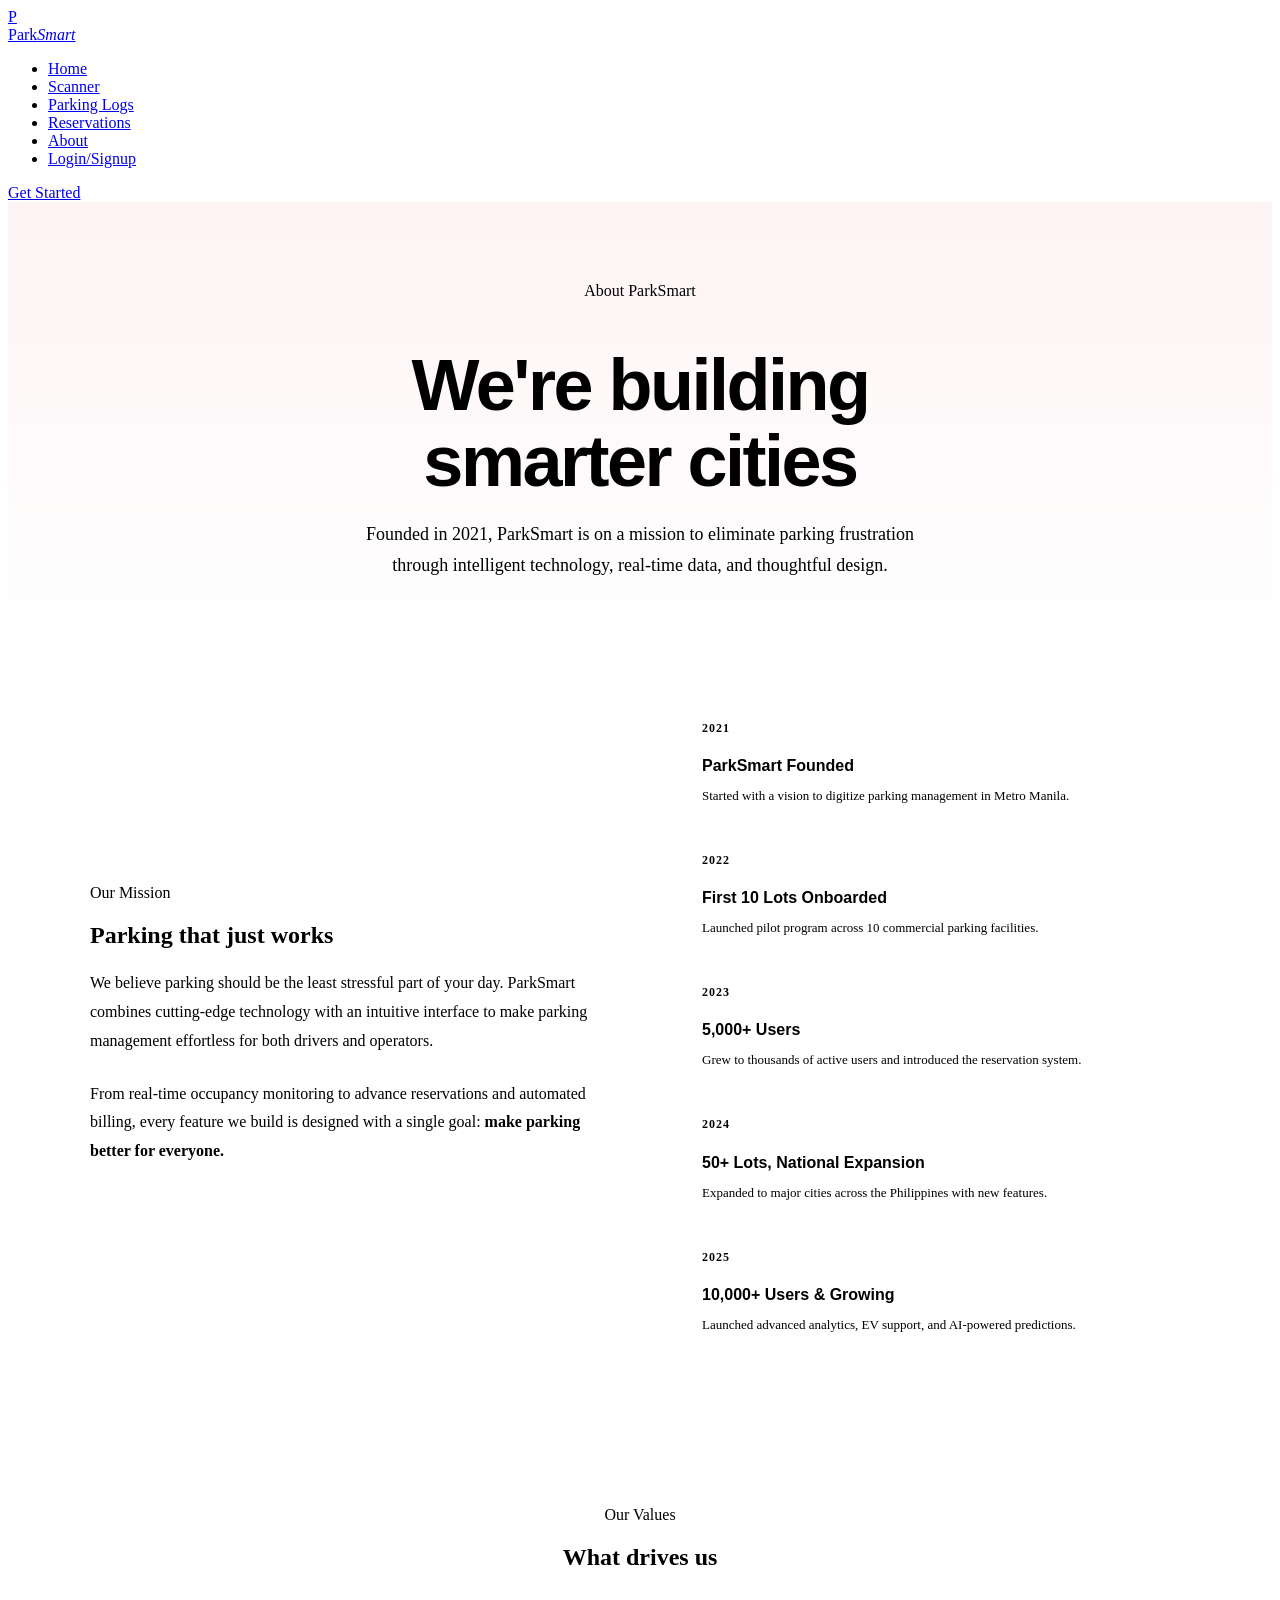
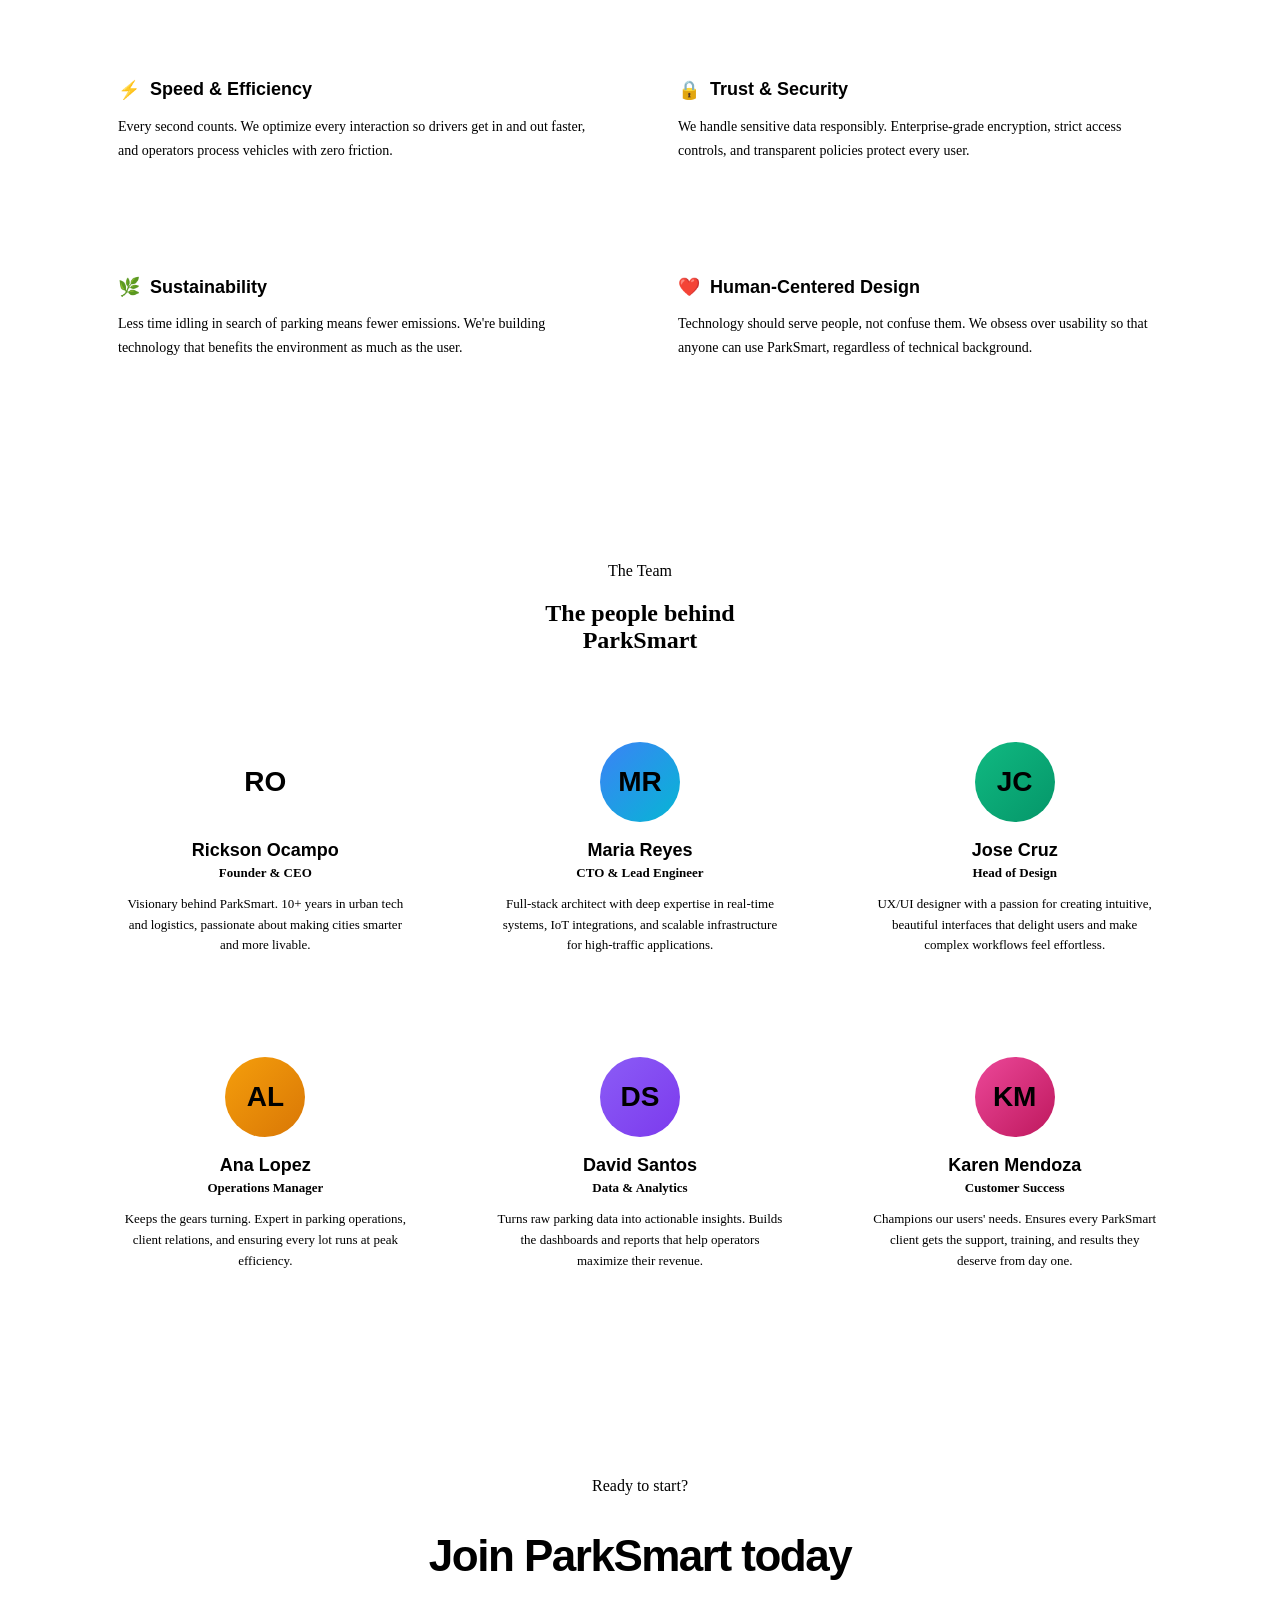
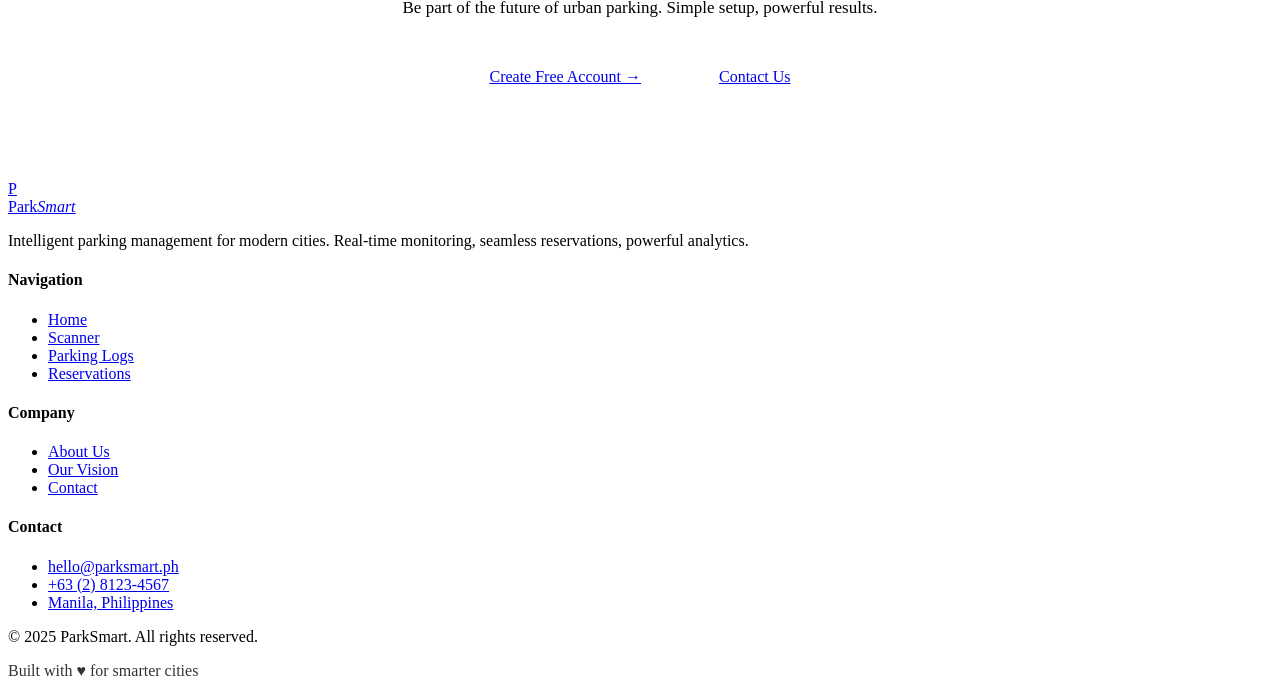
==== About.html @ ff28bb13 "Add files via upload" ====
<!DOCTYPE html>
<html lang="en">
<head>
  <meta charset="UTF-8"/>
  <meta name="viewport" content="width=device-width, initial-scale=1.0"/>
  <title>About — ParkSmart</title>
  <link rel="stylesheet" href="styles.css"/>
  <style>
    .about-inner { max-width: 1100px; margin: 0 auto; }

    .about-hero {
      text-align: center;
      padding: 80px 40px 60px;
      background: linear-gradient(180deg, rgba(230,57,70,0.06) 0%, transparent 100%);
      border-bottom: 1px solid var(--border);
    }

    .about-hero h1 {
      font-family: 'Syne', sans-serif;
      font-size: clamp(40px, 6vw, 72px);
      font-weight: 800;
      letter-spacing: -2.5px;
      margin-bottom: 20px;
      line-height: 1.05;
    }

    .about-hero p {
      font-size: 18px;
      color: var(--gray2);
      max-width: 600px;
      margin: 0 auto;
      line-height: 1.7;
    }

    .about-section { padding: 80px 40px; }

    .team-grid {
      display: grid;
      grid-template-columns: repeat(3, 1fr);
      gap: 24px;
    }

    .team-card {
      background: var(--card-bg);
      border: 1px solid var(--border);
      border-radius: 16px;
      padding: 32px;
      text-align: center;
      transition: all 0.3s;
    }

    .team-card:hover {
      border-color: rgba(230,57,70,0.3);
      transform: translateY(-4px);
    }

    .team-avatar {
      width: 80px; height: 80px;
      border-radius: 50%;
      background: linear-gradient(135deg, var(--red), var(--accent));
      margin: 0 auto 16px;
      display: flex; align-items: center; justify-content: center;
      font-family: 'Syne', sans-serif;
      font-size: 28px;
      font-weight: 800;
    }

    .team-card h3 {
      font-family: 'Syne', sans-serif;
      font-size: 18px;
      font-weight: 700;
      margin-bottom: 4px;
    }

    .team-card .role {
      font-size: 13px;
      color: var(--red);
      font-weight: 600;
      margin-bottom: 12px;
    }

    .team-card p {
      font-size: 13px;
      color: var(--gray2);
      line-height: 1.6;
    }

    .values-grid {
      display: grid;
      grid-template-columns: repeat(2, 1fr);
      gap: 20px;
    }

    .value-card {
      background: rgba(255,255,255,0.02);
      border: 1px solid var(--border);
      border-radius: 14px;
      padding: 28px;
    }

    .value-card h4 {
      font-family: 'Syne', sans-serif;
      font-size: 18px;
      font-weight: 700;
      margin-bottom: 8px;
      display: flex;
      align-items: center;
      gap: 10px;
    }

    .value-card p {
      color: var(--gray2);
      font-size: 14px;
      line-height: 1.7;
    }

    .timeline {
      position: relative;
      padding-left: 32px;
      display: flex;
      flex-direction: column;
      gap: 36px;
    }

    .timeline::before {
      content: '';
      position: absolute;
      left: 8px; top: 8px; bottom: 8px;
      width: 2px;
      background: var(--border);
    }

    .tl-item {
      position: relative;
    }

    .tl-item::before {
      content: '';
      position: absolute;
      left: -28px; top: 6px;
      width: 10px; height: 10px;
      border-radius: 50%;
      background: var(--red);
      border: 2px solid var(--darker);
    }

    .tl-item .year {
      font-size: 12px;
      color: var(--red);
      font-weight: 700;
      text-transform: uppercase;
      letter-spacing: 1px;
      margin-bottom: 6px;
    }

    .tl-item h4 {
      font-family: 'Syne', sans-serif;
      font-size: 16px;
      font-weight: 700;
      margin-bottom: 4px;
    }

    .tl-item p {
      font-size: 13px;
      color: var(--gray2);
    }

    .about-cta {
      background: var(--darker);
      border-top: 1px solid var(--border);
      border-bottom: 1px solid var(--border);
      text-align: center;
      padding: 80px 40px;
    }

    .about-cta h2 {
      font-family: 'Syne', sans-serif;
      font-size: clamp(28px, 4vw, 44px);
      font-weight: 800;
      letter-spacing: -1.5px;
      margin-bottom: 16px;
    }

    .about-cta p {
      color: var(--gray2);
      font-size: 17px;
      margin-bottom: 36px;
    }

    @media (max-width: 900px) {
      .team-grid { grid-template-columns: 1fr; }
      .values-grid { grid-template-columns: 1fr; }
      .about-section { padding: 60px 20px; }
      .about-hero { padding: 60px 20px 40px; }
    }
  </style>
</head>
<body>
<nav>
  <a href="index.html" class="nav-logo">
    <div class="logo-box">P</div>
    <span>Park<em>Smart</em></span>
  </a>
  <ul class="nav-links">
    <li><a href="index.html">Home</a></li>
    <li><a href="scanner.html">Scanner</a></li>
    <li><a href="parking-logs.html">Parking Logs</a></li>
    <li><a href="reservations.html">Reservations</a></li>
    <li><a href="about.html" class="active">About</a></li>
    <li><a href="login.html">Login/Signup</a></li>
  </ul>
  <div class="nav-cta">
    <a href="login.html" class="btn-primary">Get Started</a>
    <div class="hamburger"><span></span><span></span><span></span></div>
  </div>
</nav>

<div class="page-wrapper" style="padding-top:var(--nav-height)">

  <!-- Hero -->
  <div class="about-hero">
    <div class="section-label" style="margin-bottom:24px">About ParkSmart</div>
    <h1>We're building<br><span style="color:var(--red)">smarter cities</span></h1>
    <p>Founded in 2021, ParkSmart is on a mission to eliminate parking frustration through intelligent technology, real-time data, and thoughtful design.</p>
  </div>

  <!-- Mission -->
  <section class="about-section" style="background:var(--dark)">
    <div class="about-inner">
      <div style="display:grid;grid-template-columns:1fr 1fr;gap:60px;align-items:center" data-reveal>
        <div>
          <div class="section-label">Our Mission</div>
          <h2 class="section-title">Parking that just works</h2>
          <p style="color:var(--gray2);font-size:16px;line-height:1.8;margin-bottom:24px">
            We believe parking should be the least stressful part of your day. ParkSmart combines cutting-edge technology with an intuitive interface to make parking management effortless for both drivers and operators.
          </p>
          <p style="color:var(--gray2);font-size:16px;line-height:1.8">
            From real-time occupancy monitoring to advance reservations and automated billing, every feature we build is designed with a single goal: <strong style="color:var(--white)">make parking better for everyone.</strong>
          </p>
        </div>
        <div data-reveal>
          <div class="timeline">
            <div class="tl-item">
              <div class="year">2021</div>
              <h4>ParkSmart Founded</h4>
              <p>Started with a vision to digitize parking management in Metro Manila.</p>
            </div>
            <div class="tl-item">
              <div class="year">2022</div>
              <h4>First 10 Lots Onboarded</h4>
              <p>Launched pilot program across 10 commercial parking facilities.</p>
            </div>
            <div class="tl-item">
              <div class="year">2023</div>
              <h4>5,000+ Users</h4>
              <p>Grew to thousands of active users and introduced the reservation system.</p>
            </div>
            <div class="tl-item">
              <div class="year">2024</div>
              <h4>50+ Lots, National Expansion</h4>
              <p>Expanded to major cities across the Philippines with new features.</p>
            </div>
            <div class="tl-item">
              <div class="year">2025</div>
              <h4>10,000+ Users & Growing</h4>
              <p>Launched advanced analytics, EV support, and AI-powered predictions.</p>
            </div>
          </div>
        </div>
      </div>
    </div>
  </section>

  <!-- Values -->
  <section class="about-section" style="background:var(--darker);border-top:1px solid var(--border);border-bottom:1px solid var(--border)">
    <div class="about-inner">
      <div style="text-align:center;margin-bottom:56px" data-reveal>
        <div class="section-label">Our Values</div>
        <h2 class="section-title">What drives us</h2>
      </div>
      <div class="values-grid" data-reveal>
        <div class="value-card">
          <h4><span>⚡</span> Speed & Efficiency</h4>
          <p>Every second counts. We optimize every interaction so drivers get in and out faster, and operators process vehicles with zero friction.</p>
        </div>
        <div class="value-card">
          <h4><span>🔒</span> Trust & Security</h4>
          <p>We handle sensitive data responsibly. Enterprise-grade encryption, strict access controls, and transparent policies protect every user.</p>
        </div>
        <div class="value-card">
          <h4><span>🌿</span> Sustainability</h4>
          <p>Less time idling in search of parking means fewer emissions. We're building technology that benefits the environment as much as the user.</p>
        </div>
        <div class="value-card">
          <h4><span>❤️</span> Human-Centered Design</h4>
          <p>Technology should serve people, not confuse them. We obsess over usability so that anyone can use ParkSmart, regardless of technical background.</p>
        </div>
      </div>
    </div>
  </section>

  <!-- Team -->
  <section class="about-section">
    <div class="about-inner">
      <div style="text-align:center;margin-bottom:56px" data-reveal>
        <div class="section-label">The Team</div>
        <h2 class="section-title">The people behind<br>ParkSmart</h2>
      </div>
      <div class="team-grid" data-reveal>
        <div class="team-card">
          <div class="team-avatar">RO</div>
          <h3>Rickson Ocampo</h3>
          <div class="role">Founder & CEO</div>
          <p>Visionary behind ParkSmart. 10+ years in urban tech and logistics, passionate about making cities smarter and more livable.</p>
        </div>
        <div class="team-card">
          <div class="team-avatar" style="background:linear-gradient(135deg,#3b82f6,#06b6d4)">MR</div>
          <h3>Maria Reyes</h3>
          <div class="role">CTO & Lead Engineer</div>
          <p>Full-stack architect with deep expertise in real-time systems, IoT integrations, and scalable infrastructure for high-traffic applications.</p>
        </div>
        <div class="team-card">
          <div class="team-avatar" style="background:linear-gradient(135deg,#10b981,#059669)">JC</div>
          <h3>Jose Cruz</h3>
          <div class="role">Head of Design</div>
          <p>UX/UI designer with a passion for creating intuitive, beautiful interfaces that delight users and make complex workflows feel effortless.</p>
        </div>
        <div class="team-card">
          <div class="team-avatar" style="background:linear-gradient(135deg,#f59e0b,#d97706)">AL</div>
          <h3>Ana Lopez</h3>
          <div class="role">Operations Manager</div>
          <p>Keeps the gears turning. Expert in parking operations, client relations, and ensuring every lot runs at peak efficiency.</p>
        </div>
        <div class="team-card">
          <div class="team-avatar" style="background:linear-gradient(135deg,#8b5cf6,#7c3aed)">DS</div>
          <h3>David Santos</h3>
          <div class="role">Data & Analytics</div>
          <p>Turns raw parking data into actionable insights. Builds the dashboards and reports that help operators maximize their revenue.</p>
        </div>
        <div class="team-card">
          <div class="team-avatar" style="background:linear-gradient(135deg,#ec4899,#be185d)">KM</div>
          <h3>Karen Mendoza</h3>
          <div class="role">Customer Success</div>
          <p>Champions our users' needs. Ensures every ParkSmart client gets the support, training, and results they deserve from day one.</p>
        </div>
      </div>
    </div>
  </section>

  <!-- CTA -->
  <div class="about-cta">
    <div class="section-label" style="margin-bottom:20px">Ready to start?</div>
    <h2>Join ParkSmart today</h2>
    <p>Be part of the future of urban parking. Simple setup, powerful results.</p>
    <div style="display:flex;gap:14px;justify-content:center;flex-wrap:wrap">
      <a href="login.html" class="btn-primary" style="padding:14px 32px;font-size:16px">Create Free Account →</a>
      <a href="index.html#contact" class="btn-outline" style="padding:14px 32px;font-size:16px">Contact Us</a>
    </div>
  </div>

  <!-- Footer -->
  <footer>
    <div class="footer-grid">
      <div class="footer-brand">
        <a href="index.html" class="nav-logo" style="margin-bottom:0">
          <div class="logo-box">P</div>
          <span>Park<em>Smart</em></span>
        </a>
        <p>Intelligent parking management for modern cities. Real-time monitoring, seamless reservations, powerful analytics.</p>
      </div>
      <div class="footer-col">
        <h4>Navigation</h4>
        <ul>
          <li><a href="index.html">Home</a></li>
          <li><a href="scanner.html">Scanner</a></li>
          <li><a href="parking-logs.html">Parking Logs</a></li>
          <li><a href="reservations.html">Reservations</a></li>
        </ul>
      </div>
      <div class="footer-col">
        <h4>Company</h4>
        <ul>
          <li><a href="about.html">About Us</a></li>
          <li><a href="index.html#our-vision">Our Vision</a></li>
          <li><a href="index.html#contact">Contact</a></li>
        </ul>
      </div>
      <div class="footer-col">
        <h4>Contact</h4>
        <ul>
          <li><a href="#">hello@parksmart.ph</a></li>
          <li><a href="#">+63 (2) 8123-4567</a></li>
          <li><a href="#">Manila, Philippines</a></li>
        </ul>
      </div>
    </div>
    <div class="footer-bottom">
      <p>© 2025 ParkSmart. All rights reserved.</p>
      <p style="color:#333">Built with ♥ for smarter cities</p>
    </div>
  </footer>
</div>

<script src="https://code.jquery.com/jquery-3.7.1.min.js"></script>
<script src="main.js"></script>
</body>
</html>
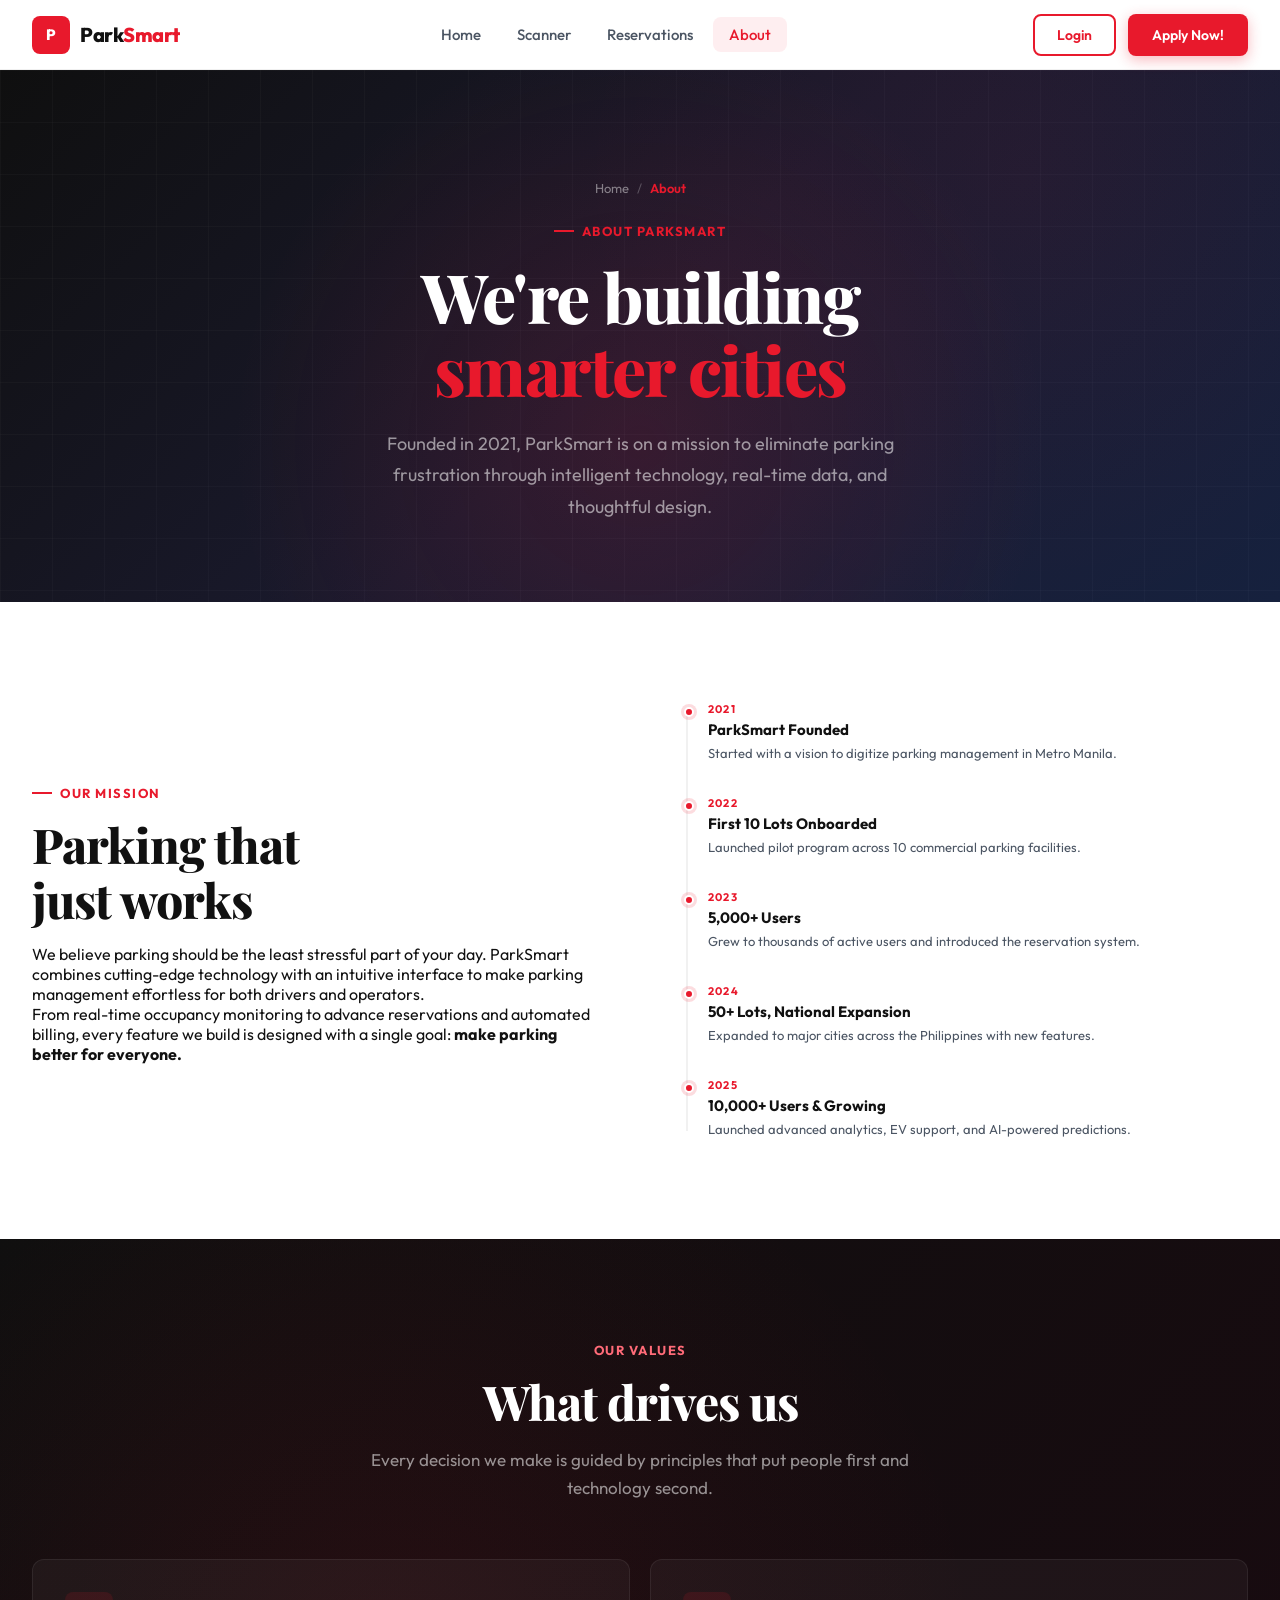
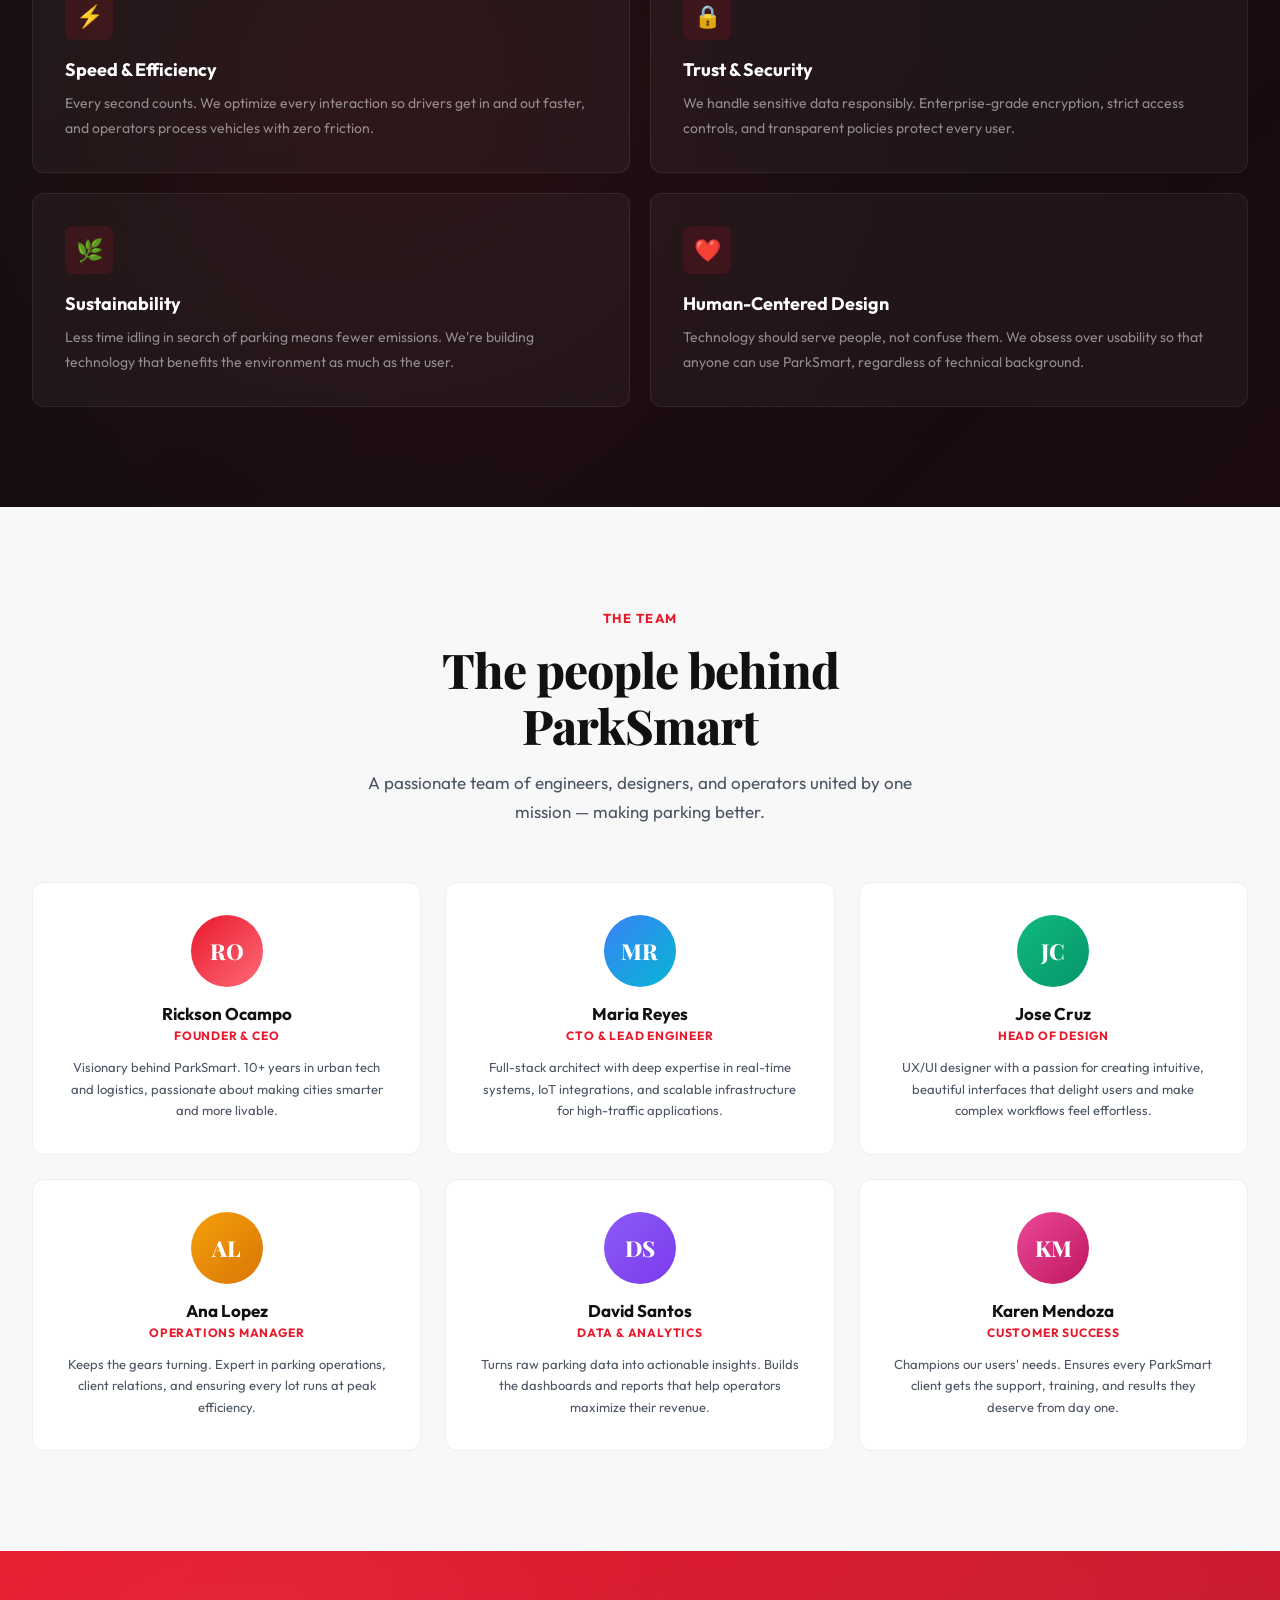
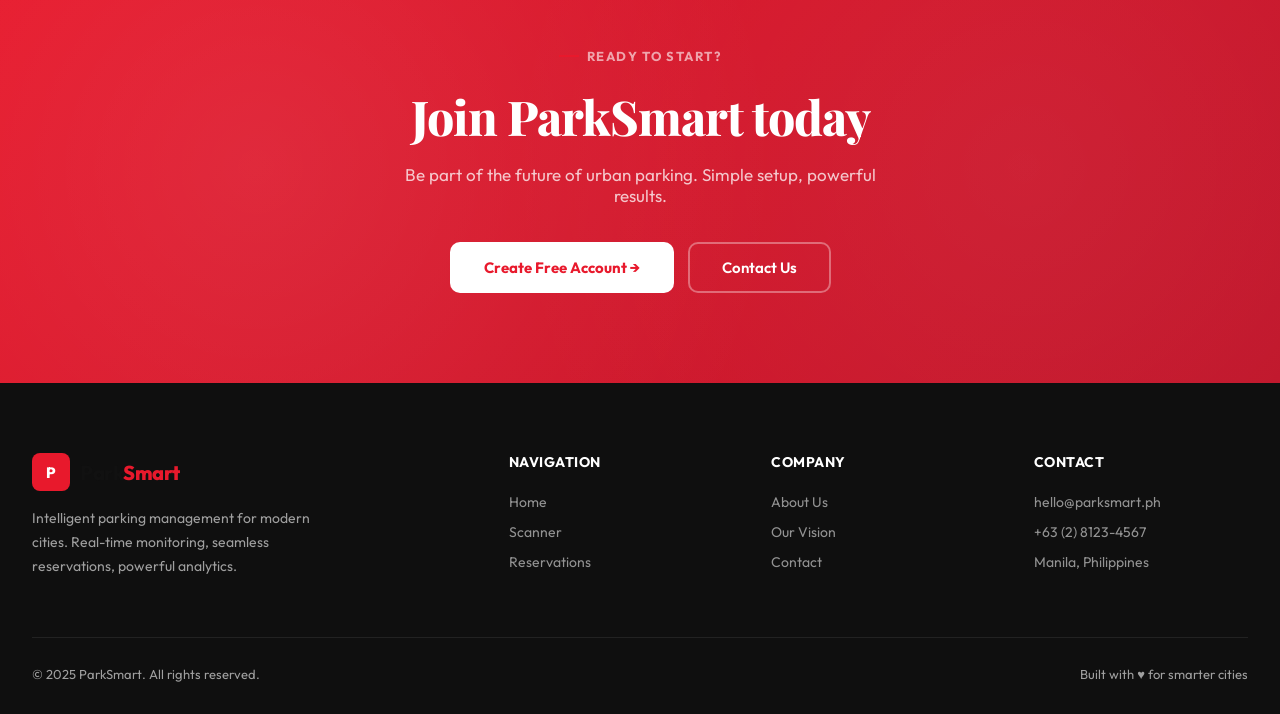
==== commit 06c94a82: "Add files via upload" ====
--- a/About.html
+++ b/About.html
@@ -4,404 +4,299 @@
   <meta charset="UTF-8"/>
   <meta name="viewport" content="width=device-width, initial-scale=1.0"/>
   <title>About — ParkSmart</title>
-  <link rel="stylesheet" href="styles.css"/>
-  <style>
-    .about-inner { max-width: 1100px; margin: 0 auto; }
-
-    .about-hero {
-      text-align: center;
-      padding: 80px 40px 60px;
-      background: linear-gradient(180deg, rgba(230,57,70,0.06) 0%, transparent 100%);
-      border-bottom: 1px solid var(--border);
-    }
-
-    .about-hero h1 {
-      font-family: 'Syne', sans-serif;
-      font-size: clamp(40px, 6vw, 72px);
-      font-weight: 800;
-      letter-spacing: -2.5px;
-      margin-bottom: 20px;
-      line-height: 1.05;
-    }
-
-    .about-hero p {
-      font-size: 18px;
-      color: var(--gray2);
-      max-width: 600px;
-      margin: 0 auto;
-      line-height: 1.7;
-    }
-
-    .about-section { padding: 80px 40px; }
-
-    .team-grid {
-      display: grid;
-      grid-template-columns: repeat(3, 1fr);
-      gap: 24px;
-    }
-
-    .team-card {
-      background: var(--card-bg);
-      border: 1px solid var(--border);
-      border-radius: 16px;
-      padding: 32px;
-      text-align: center;
-      transition: all 0.3s;
-    }
-
-    .team-card:hover {
-      border-color: rgba(230,57,70,0.3);
-      transform: translateY(-4px);
-    }
-
-    .team-avatar {
-      width: 80px; height: 80px;
-      border-radius: 50%;
-      background: linear-gradient(135deg, var(--red), var(--accent));
-      margin: 0 auto 16px;
-      display: flex; align-items: center; justify-content: center;
-      font-family: 'Syne', sans-serif;
-      font-size: 28px;
-      font-weight: 800;
-    }
-
-    .team-card h3 {
-      font-family: 'Syne', sans-serif;
-      font-size: 18px;
-      font-weight: 700;
-      margin-bottom: 4px;
-    }
-
-    .team-card .role {
-      font-size: 13px;
-      color: var(--red);
-      font-weight: 600;
-      margin-bottom: 12px;
-    }
-
-    .team-card p {
-      font-size: 13px;
-      color: var(--gray2);
-      line-height: 1.6;
-    }
-
-    .values-grid {
-      display: grid;
-      grid-template-columns: repeat(2, 1fr);
-      gap: 20px;
-    }
-
-    .value-card {
-      background: rgba(255,255,255,0.02);
-      border: 1px solid var(--border);
-      border-radius: 14px;
-      padding: 28px;
-    }
-
-    .value-card h4 {
-      font-family: 'Syne', sans-serif;
-      font-size: 18px;
-      font-weight: 700;
-      margin-bottom: 8px;
-      display: flex;
-      align-items: center;
-      gap: 10px;
-    }
-
-    .value-card p {
-      color: var(--gray2);
-      font-size: 14px;
-      line-height: 1.7;
-    }
-
-    .timeline {
-      position: relative;
-      padding-left: 32px;
-      display: flex;
-      flex-direction: column;
-      gap: 36px;
-    }
-
-    .timeline::before {
-      content: '';
-      position: absolute;
-      left: 8px; top: 8px; bottom: 8px;
-      width: 2px;
-      background: var(--border);
-    }
-
-    .tl-item {
-      position: relative;
-    }
-
-    .tl-item::before {
-      content: '';
-      position: absolute;
-      left: -28px; top: 6px;
-      width: 10px; height: 10px;
-      border-radius: 50%;
-      background: var(--red);
-      border: 2px solid var(--darker);
-    }
-
-    .tl-item .year {
-      font-size: 12px;
-      color: var(--red);
-      font-weight: 700;
-      text-transform: uppercase;
-      letter-spacing: 1px;
-      margin-bottom: 6px;
-    }
-
-    .tl-item h4 {
-      font-family: 'Syne', sans-serif;
-      font-size: 16px;
-      font-weight: 700;
-      margin-bottom: 4px;
-    }
-
-    .tl-item p {
-      font-size: 13px;
-      color: var(--gray2);
-    }
-
-    .about-cta {
-      background: var(--darker);
-      border-top: 1px solid var(--border);
-      border-bottom: 1px solid var(--border);
-      text-align: center;
-      padding: 80px 40px;
-    }
-
-    .about-cta h2 {
-      font-family: 'Syne', sans-serif;
-      font-size: clamp(28px, 4vw, 44px);
-      font-weight: 800;
-      letter-spacing: -1.5px;
-      margin-bottom: 16px;
-    }
-
-    .about-cta p {
-      color: var(--gray2);
-      font-size: 17px;
-      margin-bottom: 36px;
-    }
-
-    @media (max-width: 900px) {
-      .team-grid { grid-template-columns: 1fr; }
-      .values-grid { grid-template-columns: 1fr; }
-      .about-section { padding: 60px 20px; }
-      .about-hero { padding: 60px 20px 40px; }
-    }
-  </style>
+  <link rel="stylesheet" href="style.css"/>
 </head>
 <body>
-<nav>
-  <a href="index.html" class="nav-logo">
-    <div class="logo-box">P</div>
-    <span>Park<em>Smart</em></span>
-  </a>
-  <ul class="nav-links">
-    <li><a href="index.html">Home</a></li>
-    <li><a href="scanner.html">Scanner</a></li>
-    <li><a href="parking-logs.html">Parking Logs</a></li>
-    <li><a href="reservations.html">Reservations</a></li>
-    <li><a href="about.html" class="active">About</a></li>
-    <li><a href="login.html">Login/Signup</a></li>
-  </ul>
-  <div class="nav-cta">
-    <a href="login.html" class="btn-primary">Get Started</a>
-    <div class="hamburger"><span></span><span></span><span></span></div>
+
+<!-- ===== NAVBAR ===== -->
+<nav class="navbar" id="navbar">
+  <div class="nav-container">
+    <a href="index.html" class="nav-logo">
+      <div class="logo-box">P</div>
+      <span>Park<em>Smart</em></span>
+    </a>
+    <ul class="nav-links">
+      <li><a href="index.html">Home</a></li>
+      <li><a href="scanner.html">Scanner</a></li>
+      <li><a href="reservations.html">Reservations</a></li>
+      <li><a href="about.html" class="active">About</a></li>
+    </ul>
+    <div class="nav-cta">
+      <a href="login.html" class="btn btn-outline">Login</a>
+      <a href="#" class="btn btn-primary">Apply Now!</a>
+      <div class="hamburger" id="hamburger">
+        <span></span><span></span><span></span>
+      </div>
+    </div>
   </div>
 </nav>
 
-<div class="page-wrapper" style="padding-top:var(--nav-height)">
-
-  <!-- Hero -->
-  <div class="about-hero">
-    <div class="section-label" style="margin-bottom:24px">About ParkSmart</div>
-    <h1>We're building<br><span style="color:var(--red)">smarter cities</span></h1>
-    <p>Founded in 2021, ParkSmart is on a mission to eliminate parking frustration through intelligent technology, real-time data, and thoughtful design.</p>
+<!-- Mobile nav -->
+<div class="mobile-nav" id="mobileNav">
+  <a href="index.html">Home</a>
+  <a href="scanner.html">Scanner</a>
+  <a href="reservations.html">Reservations</a>
+  <a href="about.html">About</a>
+  <a href="login.html" class="btn btn-primary">Login / Sign Up</a>
+</div>
+
+<main>
+
+  <!-- ===== PAGE HEADER ===== -->
+  <div class="about-header">
+    <div class="bg-grid"></div>
+    <div class="about-header-inner">
+      <div class="breadcrumb">
+        <a href="index.html">Home</a>
+        <span>/</span>
+        <span class="current">About</span>
+      </div>
+      <div class="section-label" style="justify-content:center;margin-bottom:20px">
+        About ParkSmart
+      </div>
+      <h1>
+        We're building<br>
+        <span class="accent">smarter cities</span>
+      </h1>
+      <p>
+        Founded in 2021, ParkSmart is on a mission to eliminate parking frustration through intelligent technology, real-time data, and thoughtful design.
+      </p>
+    </div>
   </div>
 
-  <!-- Mission -->
-  <section class="about-section" style="background:var(--dark)">
-    <div class="about-inner">
-      <div style="display:grid;grid-template-columns:1fr 1fr;gap:60px;align-items:center" data-reveal>
-        <div>
+  <!-- ===== MISSION ===== -->
+  <section class="mission-section">
+    <div class="container">
+      <div class="mission-grid">
+
+        <div class="reveal">
           <div class="section-label">Our Mission</div>
-          <h2 class="section-title">Parking that just works</h2>
-          <p style="color:var(--gray2);font-size:16px;line-height:1.8;margin-bottom:24px">
+          <h2 class="section-title">Parking that<br>just works</h2>
+          <p>
             We believe parking should be the least stressful part of your day. ParkSmart combines cutting-edge technology with an intuitive interface to make parking management effortless for both drivers and operators.
           </p>
-          <p style="color:var(--gray2);font-size:16px;line-height:1.8">
-            From real-time occupancy monitoring to advance reservations and automated billing, every feature we build is designed with a single goal: <strong style="color:var(--white)">make parking better for everyone.</strong>
+          <p>
+            From real-time occupancy monitoring to advance reservations and automated billing, every feature we build is designed with a single goal: <strong>make parking better for everyone.</strong>
           </p>
         </div>
-        <div data-reveal>
+
+        <div class="reveal reveal-delay-2">
           <div class="timeline">
             <div class="tl-item">
-              <div class="year">2021</div>
+              <div class="tl-year">2021</div>
               <h4>ParkSmart Founded</h4>
               <p>Started with a vision to digitize parking management in Metro Manila.</p>
             </div>
             <div class="tl-item">
-              <div class="year">2022</div>
+              <div class="tl-year">2022</div>
               <h4>First 10 Lots Onboarded</h4>
               <p>Launched pilot program across 10 commercial parking facilities.</p>
             </div>
             <div class="tl-item">
-              <div class="year">2023</div>
+              <div class="tl-year">2023</div>
               <h4>5,000+ Users</h4>
               <p>Grew to thousands of active users and introduced the reservation system.</p>
             </div>
             <div class="tl-item">
-              <div class="year">2024</div>
+              <div class="tl-year">2024</div>
               <h4>50+ Lots, National Expansion</h4>
               <p>Expanded to major cities across the Philippines with new features.</p>
             </div>
             <div class="tl-item">
-              <div class="year">2025</div>
-              <h4>10,000+ Users & Growing</h4>
+              <div class="tl-year">2025</div>
+              <h4>10,000+ Users &amp; Growing</h4>
               <p>Launched advanced analytics, EV support, and AI-powered predictions.</p>
             </div>
           </div>
         </div>
+
       </div>
     </div>
   </section>
 
-  <!-- Values -->
-  <section class="about-section" style="background:var(--darker);border-top:1px solid var(--border);border-bottom:1px solid var(--border)">
-    <div class="about-inner">
-      <div style="text-align:center;margin-bottom:56px" data-reveal>
+  <!-- ===== VALUES ===== -->
+  <section class="values-section">
+    <div class="container" style="position:relative;z-index:1">
+      <div class="text-center reveal">
         <div class="section-label">Our Values</div>
         <h2 class="section-title">What drives us</h2>
-      </div>
-      <div class="values-grid" data-reveal>
-        <div class="value-card">
-          <h4><span>⚡</span> Speed & Efficiency</h4>
+        <p class="section-desc">
+          Every decision we make is guided by principles that put people first and technology second.
+        </p>
+      </div>
+
+      <div class="values-grid">
+        <div class="value-card reveal reveal-delay-1">
+          <div class="value-icon">⚡</div>
+          <h4>Speed &amp; Efficiency</h4>
           <p>Every second counts. We optimize every interaction so drivers get in and out faster, and operators process vehicles with zero friction.</p>
         </div>
-        <div class="value-card">
-          <h4><span>🔒</span> Trust & Security</h4>
+        <div class="value-card reveal reveal-delay-2">
+          <div class="value-icon">🔒</div>
+          <h4>Trust &amp; Security</h4>
           <p>We handle sensitive data responsibly. Enterprise-grade encryption, strict access controls, and transparent policies protect every user.</p>
         </div>
-        <div class="value-card">
-          <h4><span>🌿</span> Sustainability</h4>
+        <div class="value-card reveal reveal-delay-3">
+          <div class="value-icon">🌿</div>
+          <h4>Sustainability</h4>
           <p>Less time idling in search of parking means fewer emissions. We're building technology that benefits the environment as much as the user.</p>
         </div>
-        <div class="value-card">
-          <h4><span>❤️</span> Human-Centered Design</h4>
+        <div class="value-card reveal reveal-delay-4">
+          <div class="value-icon">❤️</div>
+          <h4>Human-Centered Design</h4>
           <p>Technology should serve people, not confuse them. We obsess over usability so that anyone can use ParkSmart, regardless of technical background.</p>
         </div>
       </div>
     </div>
   </section>
 
-  <!-- Team -->
-  <section class="about-section">
-    <div class="about-inner">
-      <div style="text-align:center;margin-bottom:56px" data-reveal>
+  <!-- ===== TEAM ===== -->
+  <section class="team-section">
+    <div class="container">
+      <div class="text-center reveal">
         <div class="section-label">The Team</div>
         <h2 class="section-title">The people behind<br>ParkSmart</h2>
-      </div>
-      <div class="team-grid" data-reveal>
-        <div class="team-card">
-          <div class="team-avatar">RO</div>
+        <p class="section-desc">
+          A passionate team of engineers, designers, and operators united by one mission — making parking better.
+        </p>
+      </div>
+
+      <div class="about-team-grid">
+
+        <div class="about-team-card reveal reveal-delay-1">
+          <div class="about-team-avatar" style="background:linear-gradient(135deg,#E8192C,#ff6b78)">RO</div>
           <h3>Rickson Ocampo</h3>
-          <div class="role">Founder & CEO</div>
+          <div class="role">Founder &amp; CEO</div>
           <p>Visionary behind ParkSmart. 10+ years in urban tech and logistics, passionate about making cities smarter and more livable.</p>
         </div>
-        <div class="team-card">
-          <div class="team-avatar" style="background:linear-gradient(135deg,#3b82f6,#06b6d4)">MR</div>
+
+        <div class="about-team-card reveal reveal-delay-2">
+          <div class="about-team-avatar" style="background:linear-gradient(135deg,#3b82f6,#06b6d4)">MR</div>
           <h3>Maria Reyes</h3>
-          <div class="role">CTO & Lead Engineer</div>
+          <div class="role">CTO &amp; Lead Engineer</div>
           <p>Full-stack architect with deep expertise in real-time systems, IoT integrations, and scalable infrastructure for high-traffic applications.</p>
         </div>
-        <div class="team-card">
-          <div class="team-avatar" style="background:linear-gradient(135deg,#10b981,#059669)">JC</div>
+
+        <div class="about-team-card reveal reveal-delay-3">
+          <div class="about-team-avatar" style="background:linear-gradient(135deg,#10b981,#059669)">JC</div>
           <h3>Jose Cruz</h3>
           <div class="role">Head of Design</div>
           <p>UX/UI designer with a passion for creating intuitive, beautiful interfaces that delight users and make complex workflows feel effortless.</p>
         </div>
-        <div class="team-card">
-          <div class="team-avatar" style="background:linear-gradient(135deg,#f59e0b,#d97706)">AL</div>
+
+        <div class="about-team-card reveal reveal-delay-1">
+          <div class="about-team-avatar" style="background:linear-gradient(135deg,#f59e0b,#d97706)">AL</div>
           <h3>Ana Lopez</h3>
           <div class="role">Operations Manager</div>
           <p>Keeps the gears turning. Expert in parking operations, client relations, and ensuring every lot runs at peak efficiency.</p>
         </div>
-        <div class="team-card">
-          <div class="team-avatar" style="background:linear-gradient(135deg,#8b5cf6,#7c3aed)">DS</div>
+
+        <div class="about-team-card reveal reveal-delay-2">
+          <div class="about-team-avatar" style="background:linear-gradient(135deg,#8b5cf6,#7c3aed)">DS</div>
           <h3>David Santos</h3>
-          <div class="role">Data & Analytics</div>
+          <div class="role">Data &amp; Analytics</div>
           <p>Turns raw parking data into actionable insights. Builds the dashboards and reports that help operators maximize their revenue.</p>
         </div>
-        <div class="team-card">
-          <div class="team-avatar" style="background:linear-gradient(135deg,#ec4899,#be185d)">KM</div>
+
+        <div class="about-team-card reveal reveal-delay-3">
+          <div class="about-team-avatar" style="background:linear-gradient(135deg,#ec4899,#be185d)">KM</div>
           <h3>Karen Mendoza</h3>
           <div class="role">Customer Success</div>
           <p>Champions our users' needs. Ensures every ParkSmart client gets the support, training, and results they deserve from day one.</p>
         </div>
+
       </div>
     </div>
   </section>
 
-  <!-- CTA -->
+  <!-- ===== CTA ===== -->
   <div class="about-cta">
-    <div class="section-label" style="margin-bottom:20px">Ready to start?</div>
-    <h2>Join ParkSmart today</h2>
-    <p>Be part of the future of urban parking. Simple setup, powerful results.</p>
-    <div style="display:flex;gap:14px;justify-content:center;flex-wrap:wrap">
-      <a href="login.html" class="btn-primary" style="padding:14px 32px;font-size:16px">Create Free Account →</a>
-      <a href="index.html#contact" class="btn-outline" style="padding:14px 32px;font-size:16px">Contact Us</a>
+    <div class="about-cta-inner">
+      <div class="section-label" style="justify-content:center;color:rgba(255,255,255,0.6);margin-bottom:20px">
+        Ready to start?
+      </div>
+      <h2>Join ParkSmart today</h2>
+      <p>Be part of the future of urban parking. Simple setup, powerful results.</p>
+      <div style="display:flex;gap:14px;justify-content:center;flex-wrap:wrap">
+        <a href="login.html" class="btn btn-white btn-lg">Create Free Account →</a>
+        <a href="index.html#contact" class="btn-ghost">Contact Us</a>
+      </div>
     </div>
   </div>
 
-  <!-- Footer -->
+  <!-- ===== FOOTER ===== -->
   <footer>
-    <div class="footer-grid">
-      <div class="footer-brand">
-        <a href="index.html" class="nav-logo" style="margin-bottom:0">
-          <div class="logo-box">P</div>
-          <span>Park<em>Smart</em></span>
-        </a>
-        <p>Intelligent parking management for modern cities. Real-time monitoring, seamless reservations, powerful analytics.</p>
-      </div>
-      <div class="footer-col">
-        <h4>Navigation</h4>
-        <ul>
-          <li><a href="index.html">Home</a></li>
-          <li><a href="scanner.html">Scanner</a></li>
-          <li><a href="parking-logs.html">Parking Logs</a></li>
-          <li><a href="reservations.html">Reservations</a></li>
-        </ul>
-      </div>
-      <div class="footer-col">
-        <h4>Company</h4>
-        <ul>
-          <li><a href="about.html">About Us</a></li>
-          <li><a href="index.html#our-vision">Our Vision</a></li>
-          <li><a href="index.html#contact">Contact</a></li>
-        </ul>
-      </div>
-      <div class="footer-col">
-        <h4>Contact</h4>
-        <ul>
-          <li><a href="#">hello@parksmart.ph</a></li>
-          <li><a href="#">+63 (2) 8123-4567</a></li>
-          <li><a href="#">Manila, Philippines</a></li>
-        </ul>
-      </div>
-    </div>
-    <div class="footer-bottom">
-      <p>© 2025 ParkSmart. All rights reserved.</p>
-      <p style="color:#333">Built with ♥ for smarter cities</p>
+    <div class="container">
+      <div class="footer-grid">
+        <div class="footer-brand">
+          <a href="index.html" class="nav-logo" style="margin-bottom:16px">
+            <div class="logo-box">P</div>
+            <span>Park<em>Smart</em></span>
+          </a>
+          <p>Intelligent parking management for modern cities. Real-time monitoring, seamless reservations, powerful analytics.</p>
+        </div>
+        <div class="footer-col">
+          <h4>Navigation</h4>
+          <ul>
+            <li><a href="index.html">Home</a></li>
+            <li><a href="scanner.html">Scanner</a></li>
+            <li><a href="reservations.html">Reservations</a></li>
+          </ul>
+        </div>
+        <div class="footer-col">
+          <h4>Company</h4>
+          <ul>
+            <li><a href="about.html">About Us</a></li>
+            <li><a href="index.html#our-vision">Our Vision</a></li>
+            <li><a href="index.html#contact">Contact</a></li>
+          </ul>
+        </div>
+        <div class="footer-col">
+          <h4>Contact</h4>
+          <ul>
+            <li><a href="#">hello@parksmart.ph</a></li>
+            <li><a href="#">+63 (2) 8123-4567</a></li>
+            <li><a href="#">Manila, Philippines</a></li>
+          </ul>
+        </div>
+      </div>
+      <div class="footer-bottom">
+        <p>© 2025 ParkSmart. All rights reserved.</p>
+        <p>Built with ♥ for smarter cities</p>
+      </div>
     </div>
   </footer>
-</div>
+
+</main>
 
 <script src="https://code.jquery.com/jquery-3.7.1.min.js"></script>
-<script src="main.js"></script>
+<script>
+  // Navbar scroll shadow
+  window.addEventListener('scroll', () => {
+    document.getElementById('navbar').classList.toggle('scrolled', window.scrollY > 10);
+  });
+
+  // Hamburger
+  const hamburger = document.getElementById('hamburger');
+  const mobileNav = document.getElementById('mobileNav');
+  hamburger.addEventListener('click', () => {
+    hamburger.classList.toggle('open');
+    mobileNav.classList.toggle('open');
+  });
+
+  // Scroll reveal
+  const revealEls = document.querySelectorAll('.reveal');
+  const observer = new IntersectionObserver((entries) => {
+    entries.forEach(entry => {
+      if (entry.isIntersecting) {
+        entry.target.classList.add('visible');
+        observer.unobserve(entry.target);
+      }
+    });
+  }, { threshold: 0.12 });
+
+  revealEls.forEach(el => observer.observe(el));
+</script>
+
 </body>
 </html>
--- a/style.css
+++ b/style.css
@@ -0,0 +1,2109 @@
+/* ===== PARKSMART STYLES ===== */
+@import url('https://fonts.googleapis.com/css2?family=Outfit:wght@300;400;500;600;700;800;900&family=Playfair+Display:wght@700;800&display=swap');
+
+:root {
+  --red: #E8192C;
+  --red-dark: #c0152a;
+  --red-light: #ff3347;
+  --white: #ffffff;
+  --off-white: #f8f8f8;
+  --gray-light: #f1f1f1;
+  --gray: #9ca3af;
+  --gray-dark: #4b5563;
+  --black: #111111;
+  --shadow: 0 4px 24px rgba(0,0,0,0.08);
+  --shadow-lg: 0 12px 48px rgba(0,0,0,0.14);
+  --radius: 12px;
+  --radius-sm: 8px;
+}
+
+*, *::before, *::after { box-sizing: border-box; margin: 0; padding: 0; }
+
+html { scroll-behavior: smooth; }
+
+body {
+  font-family: 'Outfit', sans-serif;
+  color: var(--black);
+  background: var(--white);
+  overflow-x: hidden;
+}
+
+/* ===== NAVBAR ===== */
+.navbar {
+  position: fixed;
+  top: 0; left: 0; right: 0;
+  z-index: 1000;
+  background: rgba(255,255,255,0.97);
+  backdrop-filter: blur(12px);
+  border-bottom: 1px solid rgba(0,0,0,0.06);
+  height: 70px;
+  display: flex;
+  align-items: center;
+  transition: box-shadow 0.3s;
+}
+
+.navbar.scrolled { box-shadow: 0 2px 20px rgba(0,0,0,0.1); }
+
+.nav-container {
+  max-width: 1280px;
+  margin: 0 auto;
+  padding: 0 32px;
+  display: flex;
+  align-items: center;
+  justify-content: space-between;
+  width: 100%;
+}
+
+.nav-logo {
+  display: flex;
+  align-items: center;
+  gap: 10px;
+  text-decoration: none;
+}
+
+.nav-logo .logo-box {
+  width: 38px;
+  height: 38px;
+  background: var(--red);
+  border-radius: 8px;
+  display: flex;
+  align-items: center;
+  justify-content: center;
+  color: white;
+  font-weight: 800;
+  font-size: 15px;
+  letter-spacing: -0.5px;
+}
+
+.nav-logo span {
+  font-size: 20px;
+  font-weight: 800;
+  color: var(--black);
+  letter-spacing: -0.5px;
+}
+
+.nav-logo span em {
+  font-style: normal;
+  color: var(--red);
+}
+
+.nav-links {
+  display: flex;
+  align-items: center;
+  gap: 4px;
+  list-style: none;
+}
+
+.nav-links a {
+  text-decoration: none;
+  color: var(--gray-dark);
+  font-weight: 500;
+  font-size: 15px;
+  padding: 8px 16px;
+  border-radius: 8px;
+  transition: all 0.2s;
+  display: block;
+}
+
+.nav-links a:hover,
+.nav-links a.active {
+  color: var(--red);
+  background: rgba(232,25,44,0.07);
+}
+
+.nav-cta {
+  display: flex;
+  align-items: center;
+  gap: 12px;
+}
+
+.btn {
+  display: inline-flex;
+  align-items: center;
+  gap: 8px;
+  padding: 10px 22px;
+  border-radius: 8px;
+  font-family: 'Outfit', sans-serif;
+  font-weight: 600;
+  font-size: 14px;
+  cursor: pointer;
+  transition: all 0.2s;
+  text-decoration: none;
+  border: 2px solid transparent;
+}
+
+.btn-primary {
+  background: var(--red);
+  color: white;
+  box-shadow: 0 4px 14px rgba(232,25,44,0.3);
+}
+.btn-primary:hover {
+  background: var(--red-dark);
+  transform: translateY(-1px);
+  box-shadow: 0 6px 20px rgba(232,25,44,0.4);
+}
+
+.btn-outline {
+  background: transparent;
+  color: var(--red);
+  border-color: var(--red);
+}
+.btn-outline:hover {
+  background: var(--red);
+  color: white;
+}
+
+.btn-white {
+  background: white;
+  color: var(--red);
+  font-weight: 700;
+}
+.btn-white:hover {
+  background: var(--off-white);
+  transform: translateY(-1px);
+}
+
+.btn-lg { padding: 14px 32px; font-size: 16px; border-radius: 10px; }
+
+/* Hamburger */
+.hamburger {
+  display: none;
+  flex-direction: column;
+  gap: 5px;
+  cursor: pointer;
+  padding: 4px;
+}
+.hamburger span {
+  width: 24px;
+  height: 2px;
+  background: var(--black);
+  border-radius: 2px;
+  transition: all 0.3s;
+  display: block;
+}
+.hamburger.open span:nth-child(1) { transform: translateY(7px) rotate(45deg); }
+.hamburger.open span:nth-child(2) { opacity: 0; }
+.hamburger.open span:nth-child(3) { transform: translateY(-7px) rotate(-45deg); }
+
+/* Mobile nav */
+.mobile-nav {
+  display: none;
+  position: fixed;
+  top: 70px; left: 0; right: 0;
+  background: white;
+  border-bottom: 1px solid var(--gray-light);
+  padding: 16px 24px;
+  z-index: 999;
+  box-shadow: 0 8px 24px rgba(0,0,0,0.1);
+}
+.mobile-nav.open { display: block; }
+.mobile-nav a {
+  display: block;
+  padding: 12px 0;
+  color: var(--gray-dark);
+  text-decoration: none;
+  font-weight: 500;
+  border-bottom: 1px solid var(--gray-light);
+  transition: color 0.2s;
+}
+.mobile-nav a:hover { color: var(--red); }
+.mobile-nav .btn { margin-top: 16px; width: 100%; justify-content: center; }
+
+/* ===== PAGE WRAPPER ===== */
+main { padding-top: 70px; }
+
+/* ===== HERO ===== */
+.hero {
+  min-height: calc(100vh - 70px);
+  background: linear-gradient(135deg, #0f0f0f 0%, #1a1a2e 50%, #16213e 100%);
+  display: flex;
+  align-items: center;
+  position: relative;
+  overflow: hidden;
+}
+
+.hero::before {
+  content: '';
+  position: absolute;
+  inset: 0;
+  background: 
+    radial-gradient(circle at 20% 50%, rgba(232,25,44,0.15) 0%, transparent 50%),
+    radial-gradient(circle at 80% 20%, rgba(232,25,44,0.08) 0%, transparent 40%);
+}
+
+.hero-grid {
+  position: absolute;
+  inset: 0;
+  background-image: 
+    linear-gradient(rgba(255,255,255,0.03) 1px, transparent 1px),
+    linear-gradient(90deg, rgba(255,255,255,0.03) 1px, transparent 1px);
+  background-size: 60px 60px;
+}
+
+.hero-container {
+  max-width: 1280px;
+  margin: 0 auto;
+  padding: 80px 32px;
+  display: grid;
+  grid-template-columns: 1fr 1fr;
+  gap: 80px;
+  align-items: center;
+  position: relative;
+  z-index: 1;
+  width: 100%;
+}
+
+.hero-badge {
+  display: inline-flex;
+  align-items: center;
+  gap: 8px;
+  background: rgba(232,25,44,0.15);
+  border: 1px solid rgba(232,25,44,0.3);
+  color: #ff6b78;
+  padding: 6px 16px;
+  border-radius: 100px;
+  font-size: 13px;
+  font-weight: 600;
+  margin-bottom: 24px;
+  letter-spacing: 0.5px;
+}
+
+.hero-badge::before {
+  content: '';
+  width: 8px;
+  height: 8px;
+  background: var(--red);
+  border-radius: 50%;
+  animation: pulse 2s infinite;
+}
+
+@keyframes pulse {
+  0%, 100% { opacity: 1; transform: scale(1); }
+  50% { opacity: 0.5; transform: scale(0.8); }
+}
+
+.hero-title {
+  font-family: 'Playfair Display', serif;
+  font-size: clamp(42px, 5vw, 68px);
+  font-weight: 800;
+  color: white;
+  line-height: 1.1;
+  margin-bottom: 24px;
+  letter-spacing: -1px;
+}
+
+.hero-title .accent { color: var(--red); }
+
+.hero-desc {
+  font-size: 17px;
+  color: rgba(255,255,255,0.65);
+  line-height: 1.75;
+  margin-bottom: 40px;
+  max-width: 480px;
+}
+
+.hero-actions {
+  display: flex;
+  gap: 16px;
+  flex-wrap: wrap;
+}
+
+.hero-stats {
+  display: flex;
+  gap: 40px;
+  margin-top: 60px;
+  padding-top: 40px;
+  border-top: 1px solid rgba(255,255,255,0.1);
+}
+
+.hero-stat .num {
+  font-size: 32px;
+  font-weight: 800;
+  color: white;
+  letter-spacing: -1px;
+}
+
+.hero-stat .label {
+  font-size: 13px;
+  color: rgba(255,255,255,0.5);
+  margin-top: 4px;
+}
+
+/* Hero visual */
+.hero-visual {
+  position: relative;
+  display: flex;
+  align-items: center;
+  justify-content: center;
+}
+
+.hero-card {
+  background: rgba(255,255,255,0.05);
+  backdrop-filter: blur(20px);
+  border: 1px solid rgba(255,255,255,0.1);
+  border-radius: 20px;
+  padding: 32px;
+  width: 100%;
+  max-width: 400px;
+  animation: float 6s ease-in-out infinite;
+}
+
+@keyframes float {
+  0%, 100% { transform: translateY(0); }
+  50% { transform: translateY(-16px); }
+}
+
+.hero-card-header {
+  display: flex;
+  align-items: center;
+  justify-content: space-between;
+  margin-bottom: 24px;
+}
+
+.hero-card-title {
+  color: white;
+  font-weight: 700;
+  font-size: 16px;
+}
+
+.live-badge {
+  background: rgba(34,197,94,0.2);
+  color: #4ade80;
+  border: 1px solid rgba(34,197,94,0.3);
+  padding: 4px 10px;
+  border-radius: 100px;
+  font-size: 12px;
+  font-weight: 600;
+  display: flex;
+  align-items: center;
+  gap: 5px;
+}
+
+.live-badge::before {
+  content: '';
+  width: 6px;
+  height: 6px;
+  background: #4ade80;
+  border-radius: 50%;
+  animation: pulse 2s infinite;
+}
+
+.lot-item {
+  margin-bottom: 16px;
+}
+
+.lot-info {
+  display: flex;
+  justify-content: space-between;
+  color: rgba(255,255,255,0.8);
+  font-size: 14px;
+  font-weight: 500;
+  margin-bottom: 8px;
+}
+
+.lot-pct { font-weight: 700; }
+.lot-pct.red { color: var(--red); }
+.lot-pct.orange { color: #f97316; }
+.lot-pct.green { color: #4ade80; }
+
+.lot-bar {
+  height: 6px;
+  background: rgba(255,255,255,0.1);
+  border-radius: 100px;
+  overflow: hidden;
+}
+
+.lot-fill {
+  height: 100%;
+  border-radius: 100px;
+  transition: width 1s ease;
+}
+.lot-fill.red { background: var(--red); }
+.lot-fill.orange { background: #f97316; }
+.lot-fill.green { background: #4ade80; }
+
+/* ===== SECTIONS ===== */
+.section {
+  padding: 100px 0;
+}
+
+.section-sm { padding: 70px 0; }
+
+.container {
+  max-width: 1280px;
+  margin: 0 auto;
+  padding: 0 32px;
+}
+
+.section-label {
+  display: inline-flex;
+  align-items: center;
+  gap: 8px;
+  color: var(--red);
+  font-weight: 700;
+  font-size: 13px;
+  letter-spacing: 1.5px;
+  text-transform: uppercase;
+  margin-bottom: 16px;
+}
+
+.section-label::before {
+  content: '';
+  width: 20px;
+  height: 2px;
+  background: var(--red);
+}
+
+.section-title {
+  font-family: 'Playfair Display', serif;
+  font-size: clamp(32px, 4vw, 48px);
+  font-weight: 800;
+  line-height: 1.15;
+  color: var(--black);
+  margin-bottom: 16px;
+  letter-spacing: -1px;
+}
+
+.section-desc {
+  font-size: 17px;
+  color: var(--gray-dark);
+  line-height: 1.7;
+  max-width: 560px;
+}
+
+.text-center { text-align: center; }
+.text-center .section-desc { margin: 0 auto; }
+.text-center .section-label { justify-content: center; }
+.text-center .section-label::before { display: none; }
+
+/* ===== WHY CHOOSE (Cards) ===== */
+.why-grid {
+  display: grid;
+  grid-template-columns: repeat(3, 1fr);
+  gap: 28px;
+  margin-top: 64px;
+}
+
+.why-card {
+  background: white;
+  border: 1px solid #eee;
+  border-radius: var(--radius);
+  padding: 36px 32px;
+  transition: all 0.3s;
+  position: relative;
+  overflow: hidden;
+}
+
+.why-card::before {
+  content: '';
+  position: absolute;
+  top: 0; left: 0; right: 0;
+  height: 3px;
+  background: var(--red);
+  transform: scaleX(0);
+  transform-origin: left;
+  transition: transform 0.3s;
+}
+
+.why-card:hover {
+  transform: translateY(-6px);
+  box-shadow: var(--shadow-lg);
+  border-color: transparent;
+}
+
+.why-card:hover::before { transform: scaleX(1); }
+
+.why-icon {
+  width: 56px;
+  height: 56px;
+  background: rgba(232,25,44,0.08);
+  border-radius: var(--radius-sm);
+  display: flex;
+  align-items: center;
+  justify-content: center;
+  font-size: 26px;
+  margin-bottom: 24px;
+}
+
+.why-card h3 {
+  font-size: 20px;
+  font-weight: 700;
+  margin-bottom: 12px;
+  color: var(--black);
+}
+
+.why-card p {
+  color: var(--gray-dark);
+  line-height: 1.7;
+  font-size: 15px;
+}
+
+/* ===== WHAT WE DO ===== */
+.what-section {
+  background: linear-gradient(135deg, #0f0f0f 0%, #1a0a10 100%);
+  color: white;
+  position: relative;
+  overflow: hidden;
+}
+
+.what-section::before {
+  content: '';
+  position: absolute;
+  inset: 0;
+  background: radial-gradient(circle at 70% 50%, rgba(232,25,44,0.1) 0%, transparent 60%);
+}
+
+.what-section .section-title { color: white; }
+.what-section .section-desc { color: rgba(255,255,255,0.6); }
+.what-section .section-label { color: #ff6b78; }
+.what-section .section-label::before { background: #ff6b78; }
+
+.what-grid {
+  display: grid;
+  grid-template-columns: 1fr 1fr;
+  gap: 24px;
+  margin-top: 64px;
+}
+
+.what-item {
+  background: rgba(255,255,255,0.04);
+  border: 1px solid rgba(255,255,255,0.07);
+  border-radius: var(--radius);
+  padding: 32px;
+  display: flex;
+  gap: 20px;
+  transition: all 0.3s;
+}
+
+.what-item:hover {
+  background: rgba(232,25,44,0.08);
+  border-color: rgba(232,25,44,0.2);
+  transform: translateX(6px);
+}
+
+.what-num {
+  font-size: 48px;
+  font-weight: 900;
+  color: rgba(232,25,44,0.2);
+  line-height: 1;
+  min-width: 48px;
+  font-family: 'Playfair Display', serif;
+}
+
+.what-content h3 {
+  color: white;
+  font-size: 18px;
+  font-weight: 700;
+  margin-bottom: 10px;
+}
+
+.what-content p {
+  color: rgba(255,255,255,0.55);
+  font-size: 14px;
+  line-height: 1.7;
+}
+
+/* ===== VISION ===== */
+.vision-section {
+  background: var(--off-white);
+  position: relative;
+}
+
+.vision-content {
+  display: grid;
+  grid-template-columns: 1fr 1fr;
+  gap: 80px;
+  align-items: center;
+  margin-top: 40px;
+}
+
+.vision-text .section-title { margin-bottom: 24px; }
+
+.vision-values {
+  margin-top: 36px;
+  display: flex;
+  flex-direction: column;
+  gap: 20px;
+}
+
+.vision-value {
+  display: flex;
+  gap: 16px;
+  align-items: flex-start;
+}
+
+.vision-value .icon {
+  width: 44px;
+  height: 44px;
+  background: var(--red);
+  border-radius: var(--radius-sm);
+  display: flex;
+  align-items: center;
+  justify-content: center;
+  color: white;
+  font-size: 20px;
+  flex-shrink: 0;
+}
+
+.vision-value h4 {
+  font-size: 16px;
+  font-weight: 700;
+  margin-bottom: 4px;
+}
+
+.vision-value p {
+  font-size: 14px;
+  color: var(--gray-dark);
+  line-height: 1.6;
+}
+
+.vision-visual {
+  position: relative;
+}
+
+.vision-big-card {
+  background: white;
+  border-radius: 20px;
+  padding: 40px;
+  box-shadow: var(--shadow-lg);
+}
+
+.vision-big-card .vc-title {
+  font-size: 22px;
+  font-weight: 800;
+  margin-bottom: 32px;
+  color: var(--black);
+  font-family: 'Playfair Display', serif;
+}
+
+.vision-stat {
+  display: flex;
+  justify-content: space-between;
+  padding: 16px 0;
+  border-bottom: 1px solid var(--gray-light);
+}
+
+.vision-stat:last-child { border-bottom: none; }
+
+.vision-stat .vs-label {
+  color: var(--gray-dark);
+  font-size: 14px;
+}
+
+.vision-stat .vs-val {
+  font-weight: 700;
+  color: var(--red);
+  font-size: 14px;
+}
+
+/* ===== CONTACT ===== */
+.contact-section { background: white; }
+
+.contact-grid {
+  display: grid;
+  grid-template-columns: 1fr 1.4fr;
+  gap: 80px;
+  align-items: start;
+  margin-top: 64px;
+}
+
+.contact-info h3 {
+  font-size: 22px;
+  font-weight: 700;
+  margin-bottom: 16px;
+}
+
+.contact-info p {
+  color: var(--gray-dark);
+  line-height: 1.7;
+  margin-bottom: 36px;
+}
+
+.contact-item {
+  display: flex;
+  gap: 16px;
+  align-items: center;
+  margin-bottom: 20px;
+}
+
+.contact-item .ci-icon {
+  width: 48px;
+  height: 48px;
+  background: rgba(232,25,44,0.08);
+  border-radius: var(--radius-sm);
+  display: flex;
+  align-items: center;
+  justify-content: center;
+  font-size: 20px;
+  flex-shrink: 0;
+}
+
+.contact-item .ci-label {
+  font-size: 12px;
+  color: var(--gray);
+  text-transform: uppercase;
+  letter-spacing: 0.5px;
+  margin-bottom: 2px;
+}
+
+.contact-item .ci-val {
+  font-weight: 600;
+  color: var(--black);
+}
+
+/* Contact Form */
+.contact-form {
+  background: var(--off-white);
+  border-radius: 20px;
+  padding: 40px;
+}
+
+.contact-form h3 {
+  font-size: 22px;
+  font-weight: 700;
+  margin-bottom: 28px;
+  font-family: 'Playfair Display', serif;
+}
+
+.form-group {
+  margin-bottom: 20px;
+}
+
+.form-row {
+  display: grid;
+  grid-template-columns: 1fr 1fr;
+  gap: 16px;
+}
+
+.form-group label {
+  display: block;
+  font-size: 13px;
+  font-weight: 600;
+  color: var(--black);
+  margin-bottom: 8px;
+  letter-spacing: 0.3px;
+}
+
+.form-group input,
+.form-group select,
+.form-group textarea {
+  width: 100%;
+  padding: 12px 16px;
+  border: 2px solid #e5e7eb;
+  border-radius: var(--radius-sm);
+  font-family: 'Outfit', sans-serif;
+  font-size: 15px;
+  color: var(--black);
+  background: white;
+  transition: border-color 0.2s;
+  outline: none;
+}
+
+.form-group input:focus,
+.form-group select:focus,
+.form-group textarea:focus {
+  border-color: var(--red);
+  box-shadow: 0 0 0 3px rgba(232,25,44,0.08);
+}
+
+.form-group textarea { height: 120px; resize: vertical; }
+
+.form-success {
+  display: none;
+  background: rgba(34,197,94,0.1);
+  border: 1px solid rgba(34,197,94,0.3);
+  border-radius: var(--radius-sm);
+  padding: 16px;
+  color: #15803d;
+  font-weight: 600;
+  text-align: center;
+  margin-top: 16px;
+}
+
+/* ===== FOOTER ===== */
+footer {
+  background: #0f0f0f;
+  color: rgba(255,255,255,0.6);
+  padding: 70px 0 32px;
+}
+
+.footer-grid {
+  display: grid;
+  grid-template-columns: 2fr 1fr 1fr 1fr;
+  gap: 48px;
+  margin-bottom: 56px;
+}
+
+.footer-brand .nav-logo {
+  margin-bottom: 16px;
+}
+
+.footer-brand p {
+  font-size: 14px;
+  line-height: 1.7;
+  max-width: 280px;
+}
+
+.footer-col h4 {
+  color: white;
+  font-size: 14px;
+  font-weight: 700;
+  letter-spacing: 0.5px;
+  text-transform: uppercase;
+  margin-bottom: 20px;
+}
+
+.footer-col ul { list-style: none; }
+.footer-col ul li { margin-bottom: 10px; }
+.footer-col ul a {
+  color: rgba(255,255,255,0.55);
+  text-decoration: none;
+  font-size: 14px;
+  transition: color 0.2s;
+}
+.footer-col ul a:hover { color: white; }
+
+.footer-bottom {
+  border-top: 1px solid rgba(255,255,255,0.08);
+  padding-top: 28px;
+  display: flex;
+  justify-content: space-between;
+  align-items: center;
+  font-size: 13px;
+}
+
+/* ===== PAGE HEADER (for inner pages) ===== */
+.page-header {
+  background: linear-gradient(135deg, #0f0f0f 0%, #1a1a2e 100%);
+  padding: 80px 0 60px;
+  position: relative;
+  overflow: hidden;
+  text-align: center;
+}
+
+.page-header::before {
+  content: '';
+  position: absolute;
+  inset: 0;
+  background: radial-gradient(circle at 50% 50%, rgba(232,25,44,0.12) 0%, transparent 60%);
+}
+
+.page-header-content { position: relative; z-index: 1; }
+
+.page-header h1 {
+  font-family: 'Playfair Display', serif;
+  font-size: clamp(36px, 5vw, 56px);
+  color: white;
+  font-weight: 800;
+  margin-bottom: 16px;
+  letter-spacing: -1px;
+}
+
+.page-header p {
+  color: rgba(255,255,255,0.6);
+  font-size: 17px;
+  max-width: 500px;
+  margin: 0 auto;
+  line-height: 1.7;
+}
+
+.breadcrumb {
+  display: flex;
+  align-items: center;
+  justify-content: center;
+  gap: 8px;
+  margin-bottom: 20px;
+  font-size: 13px;
+}
+
+.breadcrumb a {
+  color: rgba(255,255,255,0.45);
+  text-decoration: none;
+  transition: color 0.2s;
+}
+.breadcrumb a:hover { color: white; }
+.breadcrumb span { color: rgba(255,255,255,0.25); }
+.breadcrumb .current { color: var(--red); font-weight: 600; }
+
+/* ===== ABOUT/SCANNER/LOGS/RESERVATIONS pages ===== */
+.content-section {
+  padding: 80px 0;
+}
+
+.about-grid {
+  display: grid;
+  grid-template-columns: 1fr 1fr;
+  gap: 64px;
+  align-items: center;
+}
+
+.team-grid {
+  display: grid;
+  grid-template-columns: repeat(4, 1fr);
+  gap: 24px;
+  margin-top: 48px;
+}
+
+.team-card {
+  text-align: center;
+}
+
+.team-avatar {
+  width: 80px;
+  height: 80px;
+  background: linear-gradient(135deg, var(--red) 0%, #ff6b78 100%);
+  border-radius: 50%;
+  margin: 0 auto 16px;
+  display: flex;
+  align-items: center;
+  justify-content: center;
+  font-size: 28px;
+  color: white;
+}
+
+.team-card h4 { font-weight: 700; margin-bottom: 4px; }
+.team-card p { font-size: 13px; color: var(--gray); }
+
+/* CTA Banner */
+.cta-banner {
+  background: linear-gradient(135deg, var(--red) 0%, var(--red-dark) 100%);
+  padding: 80px 0;
+  text-align: center;
+  position: relative;
+  overflow: hidden;
+}
+
+.cta-banner::before {
+  content: '';
+  position: absolute;
+  inset: 0;
+  background: 
+    radial-gradient(circle at 20% 50%, rgba(255,255,255,0.08) 0%, transparent 50%),
+    radial-gradient(circle at 80% 50%, rgba(255,255,255,0.05) 0%, transparent 50%);
+}
+
+.cta-banner-content { position: relative; z-index: 1; }
+
+.cta-banner h2 {
+  font-family: 'Playfair Display', serif;
+  color: white;
+  font-size: clamp(28px, 3.5vw, 42px);
+  font-weight: 800;
+  margin-bottom: 16px;
+  letter-spacing: -0.5px;
+}
+
+.cta-banner p {
+  color: rgba(255,255,255,0.75);
+  font-size: 17px;
+  margin-bottom: 36px;
+}
+
+/* ===== SCANNER PAGE ===== */
+.scanner-container {
+  max-width: 680px;
+  margin: 0 auto;
+  padding: 0 32px;
+}
+
+.scanner-box {
+  background: #0f0f0f;
+  border-radius: 24px;
+  padding: 48px;
+  text-align: center;
+  position: relative;
+  overflow: hidden;
+  margin-bottom: 32px;
+}
+
+.scanner-box::before {
+  content: '';
+  position: absolute;
+  inset: 0;
+  background: radial-gradient(circle at 50% 30%, rgba(232,25,44,0.1) 0%, transparent 60%);
+}
+
+.scanner-icon {
+  font-size: 64px;
+  margin-bottom: 16px;
+  display: block;
+  position: relative;
+  z-index: 1;
+}
+
+.scanner-box h2 {
+  color: white;
+  font-size: 24px;
+  font-weight: 700;
+  margin-bottom: 8px;
+  position: relative;
+  z-index: 1;
+}
+
+.scanner-box p {
+  color: rgba(255,255,255,0.5);
+  font-size: 14px;
+  position: relative;
+  z-index: 1;
+  margin-bottom: 32px;
+}
+
+.scan-frame {
+  width: 200px;
+  height: 200px;
+  border: 2px solid rgba(255,255,255,0.1);
+  border-radius: 16px;
+  margin: 0 auto 24px;
+  position: relative;
+  z-index: 1;
+  display: flex;
+  align-items: center;
+  justify-content: center;
+  background: rgba(255,255,255,0.03);
+}
+
+.scan-frame::before, .scan-frame::after {
+  content: '';
+  position: absolute;
+  width: 24px;
+  height: 24px;
+  border-color: var(--red);
+  border-style: solid;
+}
+.scan-frame::before { top: -2px; left: -2px; border-width: 3px 0 0 3px; border-radius: 4px 0 0 0; }
+.scan-frame::after { bottom: -2px; right: -2px; border-width: 0 3px 3px 0; border-radius: 0 0 4px 0; }
+
+.scan-line {
+  width: 160px;
+  height: 2px;
+  background: var(--red);
+  position: absolute;
+  top: 50%;
+  left: 50%;
+  transform: translateX(-50%);
+  animation: scanMove 2.5s ease-in-out infinite;
+  box-shadow: 0 0 12px rgba(232,25,44,0.6);
+}
+
+@keyframes scanMove {
+  0% { top: 20%; }
+  50% { top: 80%; }
+  100% { top: 20%; }
+}
+
+/* ===== LOGS TABLE ===== */
+.logs-table-wrap {
+  background: white;
+  border-radius: var(--radius);
+  box-shadow: var(--shadow);
+  overflow: hidden;
+}
+
+.logs-filters {
+  padding: 24px 28px;
+  border-bottom: 1px solid var(--gray-light);
+  display: flex;
+  gap: 16px;
+  align-items: center;
+  flex-wrap: wrap;
+}
+
+.logs-filters input,
+.logs-filters select {
+  padding: 9px 14px;
+  border: 1px solid #e5e7eb;
+  border-radius: var(--radius-sm);
+  font-family: 'Outfit', sans-serif;
+  font-size: 14px;
+  outline: none;
+  transition: border-color 0.2s;
+}
+
+.logs-filters input:focus,
+.logs-filters select:focus { border-color: var(--red); }
+
+.logs-filters input { width: 240px; }
+
+table {
+  width: 100%;
+  border-collapse: collapse;
+}
+
+thead {
+  background: var(--off-white);
+}
+
+thead th {
+  padding: 14px 20px;
+  text-align: left;
+  font-size: 12px;
+  font-weight: 700;
+  letter-spacing: 0.8px;
+  text-transform: uppercase;
+  color: var(--gray);
+}
+
+tbody tr {
+  border-bottom: 1px solid var(--gray-light);
+  transition: background 0.15s;
+}
+
+tbody tr:hover { background: #fafafa; }
+tbody tr:last-child { border-bottom: none; }
+
+tbody td {
+  padding: 16px 20px;
+  font-size: 14px;
+  color: var(--gray-dark);
+}
+
+tbody td strong { color: var(--black); font-weight: 700; }
+
+.status-badge {
+  display: inline-flex;
+  align-items: center;
+  gap: 5px;
+  padding: 4px 10px;
+  border-radius: 100px;
+  font-size: 12px;
+  font-weight: 600;
+}
+
+.status-badge.parked { background: rgba(34,197,94,0.1); color: #16a34a; }
+.status-badge.done { background: rgba(107,114,128,0.1); color: #4b5563; }
+.status-badge.pending { background: rgba(234,179,8,0.1); color: #ca8a04; }
+
+/* ===== RESERVATIONS ===== */
+.res-grid {
+  display: grid;
+  grid-template-columns: 1fr 1.2fr;
+  gap: 48px;
+  align-items: start;
+}
+
+.res-form-card {
+  background: white;
+  border-radius: 20px;
+  padding: 40px;
+  box-shadow: var(--shadow);
+}
+
+.res-form-card h3 {
+  font-size: 22px;
+  font-weight: 700;
+  margin-bottom: 8px;
+  font-family: 'Playfair Display', serif;
+}
+
+.res-form-card p {
+  color: var(--gray-dark);
+  font-size: 14px;
+  margin-bottom: 28px;
+}
+
+.my-reservations h3 {
+  font-size: 20px;
+  font-weight: 700;
+  margin-bottom: 20px;
+}
+
+.res-card {
+  background: white;
+  border: 1px solid #eee;
+  border-radius: var(--radius);
+  padding: 20px;
+  margin-bottom: 16px;
+  display: flex;
+  justify-content: space-between;
+  align-items: center;
+  transition: box-shadow 0.2s;
+}
+
+.res-card:hover { box-shadow: var(--shadow); }
+
+.res-card-info h4 { font-weight: 700; font-size: 16px; margin-bottom: 4px; }
+.res-card-info p { font-size: 13px; color: var(--gray); }
+
+/* ===== LOGIN / AUTH PAGE ===== */
+.auth-bg {
+  min-height: 100vh;
+  background: linear-gradient(135deg, #0f0f0f 0%, #1a1a2e 50%, #16213e 100%);
+  position: relative;
+  overflow: hidden;
+  display: flex;
+  flex-direction: column;
+}
+
+.auth-bg::before {
+  content: '';
+  position: absolute;
+  inset: 0;
+  background:
+    radial-gradient(circle at 15% 50%, rgba(232,25,44,0.13) 0%, transparent 50%),
+    radial-gradient(circle at 85% 20%, rgba(232,25,44,0.07) 0%, transparent 40%);
+  pointer-events: none;
+}
+
+.auth-bg-grid {
+  position: absolute;
+  inset: 0;
+  background-image:
+    linear-gradient(rgba(255,255,255,0.025) 1px, transparent 1px),
+    linear-gradient(90deg, rgba(255,255,255,0.025) 1px, transparent 1px);
+  background-size: 52px 52px;
+  pointer-events: none;
+}
+
+.auth-layout {
+  flex: 1;
+  display: grid;
+  grid-template-columns: 1fr 1fr;
+  position: relative;
+  z-index: 1;
+  padding-top: 70px;
+}
+
+/* Left visual panel */
+.auth-visual {
+  display: flex;
+  flex-direction: column;
+  justify-content: center;
+  padding: 64px 56px;
+  border-right: 1px solid rgba(255,255,255,0.06);
+}
+
+.auth-visual-badge {
+  display: inline-flex;
+  align-items: center;
+  gap: 8px;
+  background: rgba(232,25,44,0.15);
+  border: 1px solid rgba(232,25,44,0.3);
+  color: #ff6b78;
+  padding: 6px 16px;
+  border-radius: 100px;
+  font-size: 12px;
+  font-weight: 700;
+  letter-spacing: 1px;
+  text-transform: uppercase;
+  margin-bottom: 28px;
+  width: fit-content;
+  animation: authFadeUp 0.6s cubic-bezier(0.16,1,0.3,1) both;
+}
+
+.auth-visual-badge::before {
+  content: '';
+  width: 7px; height: 7px;
+  border-radius: 50%;
+  background: var(--red);
+  animation: pulse 2s infinite;
+}
+
+.auth-visual-title {
+  font-family: 'Playfair Display', serif;
+  font-size: clamp(36px, 3.5vw, 52px);
+  font-weight: 800;
+  color: white;
+  line-height: 1.1;
+  letter-spacing: -1.5px;
+  margin-bottom: 20px;
+  animation: authFadeUp 0.6s cubic-bezier(0.16,1,0.3,1) 0.1s both;
+}
+
+.auth-visual-title .accent { color: var(--red); }
+
+.auth-visual-desc {
+  font-size: 16px;
+  color: rgba(255,255,255,0.55);
+  line-height: 1.8;
+  max-width: 380px;
+  margin-bottom: 40px;
+  animation: authFadeUp 0.6s cubic-bezier(0.16,1,0.3,1) 0.2s both;
+}
+
+.auth-feature-list {
+  list-style: none;
+  display: flex;
+  flex-direction: column;
+  gap: 14px;
+  margin-bottom: 52px;
+  animation: authFadeUp 0.6s cubic-bezier(0.16,1,0.3,1) 0.3s both;
+}
+
+.auth-feature-list li {
+  display: flex;
+  align-items: center;
+  gap: 12px;
+  font-size: 14px;
+  color: rgba(255,255,255,0.75);
+  font-weight: 500;
+}
+
+.auth-feature-list .check-box {
+  width: 24px; height: 24px;
+  border-radius: 7px;
+  background: rgba(34,197,94,0.15);
+  border: 1px solid rgba(34,197,94,0.25);
+  display: flex; align-items: center; justify-content: center;
+  flex-shrink: 0;
+}
+
+.auth-feature-list .check-box svg {
+  width: 12px; height: 12px;
+  stroke: #4ade80;
+  fill: none;
+  stroke-width: 2.5;
+  stroke-linecap: round;
+  stroke-linejoin: round;
+}
+
+.auth-stats {
+  display: flex;
+  gap: 0;
+  padding-top: 36px;
+  border-top: 1px solid rgba(255,255,255,0.08);
+  animation: authFadeUp 0.6s cubic-bezier(0.16,1,0.3,1) 0.4s both;
+}
+
+.auth-stat {
+  flex: 1;
+  padding-right: 28px;
+}
+
+.auth-stat + .auth-stat {
+  padding-left: 28px;
+  border-left: 1px solid rgba(255,255,255,0.08);
+}
+
+.auth-stat .stat-val {
+  font-family: 'Playfair Display', serif;
+  font-size: 28px;
+  font-weight: 800;
+  color: white;
+  letter-spacing: -1px;
+}
+
+.auth-stat .stat-lbl {
+  font-size: 12px;
+  color: rgba(255,255,255,0.4);
+  text-transform: uppercase;
+  letter-spacing: 0.8px;
+  margin-top: 4px;
+}
+
+/* Right form panel */
+.auth-form-panel {
+  display: flex;
+  align-items: center;
+  justify-content: center;
+  padding: 64px 56px;
+}
+
+.auth-box {
+  width: 100%;
+  max-width: 420px;
+  animation: authFadeUp 0.7s cubic-bezier(0.16,1,0.3,1) 0.15s both;
+}
+
+/* Tab switcher */
+.auth-tabs {
+  display: flex;
+  background: rgba(255,255,255,0.06);
+  border: 1px solid rgba(255,255,255,0.08);
+  border-radius: 10px;
+  padding: 4px;
+  margin-bottom: 32px;
+  gap: 4px;
+}
+
+.auth-tab {
+  flex: 1;
+  text-align: center;
+  padding: 10px 16px;
+  border-radius: 7px;
+  font-family: 'Outfit', sans-serif;
+  font-weight: 600;
+  font-size: 14px;
+  cursor: pointer;
+  transition: all 0.25s;
+  color: rgba(255,255,255,0.45);
+  border: none;
+  background: transparent;
+}
+
+.auth-tab.active {
+  background: white;
+  color: var(--black);
+  box-shadow: 0 2px 12px rgba(0,0,0,0.2);
+}
+
+/* Form views */
+.auth-view { display: none; }
+.auth-view.active { display: block; }
+
+.auth-view-title {
+  font-family: 'Playfair Display', serif;
+  font-size: 28px;
+  font-weight: 800;
+  color: white;
+  letter-spacing: -0.8px;
+  margin-bottom: 6px;
+}
+
+.auth-view-sub {
+  font-size: 14px;
+  color: rgba(255,255,255,0.45);
+  margin-bottom: 28px;
+}
+
+.auth-view-sub a {
+  color: var(--red);
+  text-decoration: none;
+  font-weight: 600;
+}
+
+/* Google button */
+.google-btn {
+  width: 100%;
+  background: rgba(255,255,255,0.06);
+  border: 1px solid rgba(255,255,255,0.12);
+  border-radius: 10px;
+  padding: 12px 16px;
+  color: white;
+  font-family: 'Outfit', sans-serif;
+  font-size: 14px;
+  font-weight: 600;
+  cursor: pointer;
+  display: flex;
+  align-items: center;
+  justify-content: center;
+  gap: 10px;
+  transition: background 0.2s, border-color 0.2s, transform 0.15s;
+  margin-bottom: 20px;
+}
+
+.google-btn:hover {
+  background: rgba(255,255,255,0.1);
+  border-color: rgba(255,255,255,0.2);
+  transform: translateY(-1px);
+}
+
+.google-btn svg { flex-shrink: 0; }
+
+/* Or divider */
+.auth-or {
+  display: flex;
+  align-items: center;
+  gap: 12px;
+  margin-bottom: 22px;
+  color: rgba(255,255,255,0.25);
+  font-size: 12px;
+  letter-spacing: 0.05em;
+}
+
+.auth-or::before, .auth-or::after {
+  content: '';
+  flex: 1;
+  height: 1px;
+  background: rgba(255,255,255,0.08);
+}
+
+/* Auth form inputs */
+.auth-form-group {
+  margin-bottom: 14px;
+}
+
+.auth-form-group label {
+  display: block;
+  font-size: 12px;
+  font-weight: 700;
+  color: rgba(255,255,255,0.5);
+  text-transform: uppercase;
+  letter-spacing: 0.07em;
+  margin-bottom: 7px;
+}
+
+.auth-form-group input {
+  width: 100%;
+  background: rgba(255,255,255,0.06);
+  border: 1px solid rgba(255,255,255,0.1);
+  border-radius: 10px;
+  padding: 12px 15px;
+  color: white;
+  font-family: 'Outfit', sans-serif;
+  font-size: 14px;
+  outline: none;
+  transition: border-color 0.2s, box-shadow 0.2s, background 0.2s;
+}
+
+.auth-form-group input::placeholder {
+  color: rgba(255,255,255,0.2);
+}
+
+.auth-form-group input:focus {
+  border-color: rgba(232,25,44,0.5);
+  background: rgba(255,255,255,0.08);
+  box-shadow: 0 0 0 3px rgba(232,25,44,0.1);
+}
+
+.auth-form-row {
+  display: grid;
+  grid-template-columns: 1fr 1fr;
+  gap: 12px;
+}
+
+.auth-form-footer {
+  display: flex;
+  align-items: center;
+  justify-content: space-between;
+  margin: 6px 0 22px;
+}
+
+.auth-remember {
+  display: flex;
+  align-items: center;
+  gap: 8px;
+  font-size: 13px;
+  color: rgba(255,255,255,0.5);
+  cursor: pointer;
+  user-select: none;
+}
+
+.auth-remember input[type="checkbox"] {
+  width: 15px; height: 15px;
+  accent-color: var(--red);
+  cursor: pointer;
+}
+
+.auth-forgot {
+  font-size: 13px;
+  color: var(--red);
+  text-decoration: none;
+  font-weight: 600;
+  transition: opacity 0.2s;
+}
+
+.auth-forgot:hover { opacity: 0.75; }
+
+/* Submit button */
+.auth-submit {
+  width: 100%;
+  background: var(--red);
+  border: none;
+  border-radius: 10px;
+  padding: 14px;
+  color: white;
+  font-family: 'Outfit', sans-serif;
+  font-size: 15px;
+  font-weight: 700;
+  cursor: pointer;
+  display: flex;
+  align-items: center;
+  justify-content: center;
+  gap: 8px;
+  letter-spacing: 0.01em;
+  position: relative;
+  overflow: hidden;
+  transition: background 0.2s, transform 0.15s, box-shadow 0.2s;
+  box-shadow: 0 4px 20px rgba(232,25,44,0.35);
+}
+
+.auth-submit::after {
+  content: '';
+  position: absolute;
+  inset: 0;
+  background: linear-gradient(135deg, rgba(255,255,255,0.1) 0%, transparent 60%);
+  pointer-events: none;
+}
+
+.auth-submit:hover {
+  background: var(--red-dark);
+  transform: translateY(-1px);
+  box-shadow: 0 8px 28px rgba(232,25,44,0.45);
+}
+
+.auth-submit:active { transform: scale(0.99); }
+
+/* Terms */
+.auth-terms {
+  display: flex;
+  align-items: flex-start;
+  gap: 9px;
+  margin-bottom: 22px;
+}
+
+.auth-terms input[type="checkbox"] {
+  width: 15px; height: 15px;
+  accent-color: var(--red);
+  cursor: pointer;
+  flex-shrink: 0;
+  margin-top: 2px;
+}
+
+.auth-terms label {
+  font-size: 13px;
+  color: rgba(255,255,255,0.45);
+  cursor: pointer;
+  line-height: 1.6;
+}
+
+.auth-terms label a {
+  color: var(--red);
+  text-decoration: none;
+  font-weight: 600;
+}
+
+/* Animations */
+@keyframes authFadeUp {
+  from { opacity: 0; transform: translateY(20px); }
+  to   { opacity: 1; transform: translateY(0); }
+}
+
+.auth-view-enter {
+  animation: authFadeUp 0.35s cubic-bezier(0.16,1,0.3,1) both;
+}
+
+/* ===== ANIMATIONS ===== */
+.fade-up {
+  opacity: 0;
+  transform: translateY(30px);
+  transition: opacity 0.6s ease, transform 0.6s ease;
+}
+
+.fade-up.visible {
+  opacity: 1;
+  transform: translateY(0);
+}
+
+.fade-up-delay-1 { transition-delay: 0.1s; }
+.fade-up-delay-2 { transition-delay: 0.2s; }
+.fade-up-delay-3 { transition-delay: 0.3s; }
+.fade-up-delay-4 { transition-delay: 0.4s; }
+.fade-up-delay-5 { transition-delay: 0.5s; }
+
+/* ===== RESPONSIVE ===== */
+@media (max-width: 1024px) {
+  .why-grid { grid-template-columns: repeat(2, 1fr); }
+  .footer-grid { grid-template-columns: 1fr 1fr; }
+  .auth-visual { padding: 48px 40px; }
+  .auth-form-panel { padding: 48px 40px; }
+}
+
+@media (max-width: 768px) {
+  .nav-links, .nav-cta { display: none; }
+  .hamburger { display: flex; }
+
+  .hero-container { grid-template-columns: 1fr; gap: 48px; }
+  .hero-visual { display: none; }
+  .hero-stats { gap: 24px; }
+
+  .why-grid { grid-template-columns: 1fr; }
+  .what-grid { grid-template-columns: 1fr; }
+  .vision-content { grid-template-columns: 1fr; gap: 40px; }
+  .contact-grid { grid-template-columns: 1fr; gap: 40px; }
+  .footer-grid { grid-template-columns: 1fr 1fr; }
+  .footer-bottom { flex-direction: column; gap: 12px; text-align: center; }
+
+  .form-row { grid-template-columns: 1fr; }
+  .res-grid { grid-template-columns: 1fr; }
+  .about-grid { grid-template-columns: 1fr; }
+  .team-grid { grid-template-columns: repeat(2, 1fr); }
+
+  .container { padding: 0 20px; }
+  .section { padding: 70px 0; }
+
+  .auth-layout { grid-template-columns: 1fr; }
+  .auth-visual { display: none; }
+  .auth-form-panel { padding: 32px 24px; min-height: calc(100vh - 70px); }
+  .auth-form-row { grid-template-columns: 1fr; }
+}
+
+/* ===== ABOUT PAGE ===== */
+
+/* About page header */
+.about-header {
+  background: linear-gradient(135deg, #0f0f0f 0%, #1a1a2e 50%, #16213e 100%);
+  padding: 110px 0 80px;
+  position: relative;
+  overflow: hidden;
+  text-align: center;
+}
+
+.about-header::before {
+  content: '';
+  position: absolute;
+  inset: 0;
+  background:
+    radial-gradient(circle at 50% 70%, rgba(232,25,44,0.14) 0%, transparent 55%),
+    radial-gradient(circle at 80% 20%, rgba(232,25,44,0.06) 0%, transparent 40%);
+}
+
+.about-header .bg-grid {
+  position: absolute;
+  inset: 0;
+  background-image:
+    linear-gradient(rgba(255,255,255,0.025) 1px, transparent 1px),
+    linear-gradient(90deg, rgba(255,255,255,0.025) 1px, transparent 1px);
+  background-size: 52px 52px;
+}
+
+.about-header-inner {
+  position: relative;
+  z-index: 1;
+  max-width: 1280px;
+  margin: 0 auto;
+  padding: 0 32px;
+}
+
+.about-header h1 {
+  font-family: 'Playfair Display', serif;
+  font-size: clamp(40px, 5.5vw, 68px);
+  font-weight: 800;
+  color: white;
+  line-height: 1.08;
+  letter-spacing: -1.5px;
+  margin-bottom: 22px;
+}
+
+.about-header h1 .accent { color: var(--red); }
+
+.about-header p {
+  font-size: 18px;
+  color: rgba(255,255,255,0.55);
+  max-width: 560px;
+  margin: 0 auto;
+  line-height: 1.75;
+}
+
+/* Mission section — alternating dark/light */
+.mission-section {
+  background: var(--white);
+  padding: 100px 0;
+}
+
+.mission-grid {
+  display: grid;
+  grid-template-columns: 1fr 1fr;
+  gap: 80px;
+  align-items: center;
+}
+
+.mission-text p {
+  font-size: 16px;
+  color: var(--gray-dark);
+  line-height: 1.85;
+  margin-bottom: 18px;
+}
+
+.mission-text p strong { color: var(--black); font-weight: 700; }
+
+/* Timeline */
+.timeline {
+  position: relative;
+  padding-left: 28px;
+  display: flex;
+  flex-direction: column;
+  gap: 32px;
+}
+
+.timeline::before {
+  content: '';
+  position: absolute;
+  left: 6px; top: 8px; bottom: 8px;
+  width: 2px;
+  background: var(--gray-light);
+}
+
+.tl-item { position: relative; }
+
+.tl-item::before {
+  content: '';
+  position: absolute;
+  left: -24px; top: 5px;
+  width: 10px; height: 10px;
+  border-radius: 50%;
+  background: var(--red);
+  border: 2px solid white;
+  box-shadow: 0 0 0 3px rgba(232,25,44,0.15);
+}
+
+.tl-item .tl-year {
+  font-size: 11px;
+  color: var(--red);
+  font-weight: 700;
+  text-transform: uppercase;
+  letter-spacing: 1.2px;
+  margin-bottom: 4px;
+}
+
+.tl-item h4 {
+  font-size: 15px;
+  font-weight: 700;
+  color: var(--black);
+  margin-bottom: 4px;
+}
+
+.tl-item p {
+  font-size: 13px;
+  color: var(--gray-dark);
+  line-height: 1.6;
+}
+
+/* Values section — dark bg */
+.values-section {
+  background: linear-gradient(135deg, #0f0f0f 0%, #1a0a10 100%);
+  padding: 100px 0;
+  position: relative;
+  overflow: hidden;
+}
+
+.values-section::before {
+  content: '';
+  position: absolute;
+  inset: 0;
+  background: radial-gradient(circle at 30% 50%, rgba(232,25,44,0.09) 0%, transparent 60%);
+}
+
+.values-section .section-title { color: white; }
+.values-section .section-desc { color: rgba(255,255,255,0.55); }
+.values-section .section-label { color: #ff6b78; }
+.values-section .section-label::before { background: #ff6b78; }
+
+.values-grid {
+  display: grid;
+  grid-template-columns: repeat(2, 1fr);
+  gap: 20px;
+  margin-top: 56px;
+}
+
+.value-card {
+  background: rgba(255,255,255,0.04);
+  border: 1px solid rgba(255,255,255,0.07);
+  border-radius: var(--radius);
+  padding: 32px;
+  transition: all 0.3s;
+  position: relative;
+  overflow: hidden;
+}
+
+.value-card::before {
+  content: '';
+  position: absolute;
+  top: 0; left: 0; bottom: 0;
+  width: 3px;
+  background: var(--red);
+  transform: scaleY(0);
+  transform-origin: top;
+  transition: transform 0.3s;
+}
+
+.value-card:hover {
+  background: rgba(232,25,44,0.07);
+  border-color: rgba(232,25,44,0.2);
+  transform: translateX(4px);
+}
+
+.value-card:hover::before { transform: scaleY(1); }
+
+.value-icon {
+  width: 48px; height: 48px;
+  background: rgba(232,25,44,0.12);
+  border-radius: var(--radius-sm);
+  display: flex; align-items: center; justify-content: center;
+  font-size: 22px;
+  margin-bottom: 18px;
+}
+
+.value-card h4 {
+  font-size: 18px;
+  font-weight: 700;
+  color: white;
+  margin-bottom: 10px;
+}
+
+.value-card p {
+  font-size: 14px;
+  color: rgba(255,255,255,0.5);
+  line-height: 1.75;
+}
+
+/* Team section */
+.team-section {
+  background: var(--off-white);
+  padding: 100px 0;
+}
+
+.about-team-grid {
+  display: grid;
+  grid-template-columns: repeat(3, 1fr);
+  gap: 24px;
+  margin-top: 56px;
+}
+
+.about-team-card {
+  background: white;
+  border: 1px solid #eee;
+  border-radius: var(--radius);
+  padding: 32px 28px;
+  text-align: center;
+  transition: all 0.3s;
+  position: relative;
+  overflow: hidden;
+}
+
+.about-team-card::after {
+  content: '';
+  position: absolute;
+  bottom: 0; left: 0; right: 0;
+  height: 3px;
+  background: var(--red);
+  transform: scaleX(0);
+  transition: transform 0.3s;
+}
+
+.about-team-card:hover {
+  transform: translateY(-6px);
+  box-shadow: var(--shadow-lg);
+  border-color: transparent;
+}
+
+.about-team-card:hover::after { transform: scaleX(1); }
+
+.about-team-avatar {
+  width: 72px; height: 72px;
+  border-radius: 50%;
+  background: linear-gradient(135deg, var(--red) 0%, #ff6b78 100%);
+  margin: 0 auto 16px;
+  display: flex; align-items: center; justify-content: center;
+  font-size: 22px;
+  font-weight: 800;
+  color: white;
+  font-family: 'Playfair Display', serif;
+}
+
+.about-team-card h3 {
+  font-size: 17px;
+  font-weight: 700;
+  color: var(--black);
+  margin-bottom: 4px;
+}
+
+.about-team-card .role {
+  font-size: 12px;
+  color: var(--red);
+  font-weight: 700;
+  text-transform: uppercase;
+  letter-spacing: 0.8px;
+  margin-bottom: 14px;
+}
+
+.about-team-card p {
+  font-size: 13px;
+  color: var(--gray-dark);
+  line-height: 1.65;
+}
+
+/* About CTA */
+.about-cta {
+  background: linear-gradient(135deg, var(--red) 0%, var(--red-dark) 100%);
+  padding: 90px 0;
+  text-align: center;
+  position: relative;
+  overflow: hidden;
+}
+
+.about-cta::before {
+  content: '';
+  position: absolute;
+  inset: 0;
+  background:
+    radial-gradient(circle at 20% 50%, rgba(255,255,255,0.08) 0%, transparent 50%),
+    radial-gradient(circle at 80% 50%, rgba(255,255,255,0.05) 0%, transparent 50%);
+}
+
+.about-cta-inner {
+  position: relative;
+  z-index: 1;
+  max-width: 1280px;
+  margin: 0 auto;
+  padding: 0 32px;
+}
+
+.about-cta h2 {
+  font-family: 'Playfair Display', serif;
+  font-size: clamp(30px, 4vw, 48px);
+  font-weight: 800;
+  color: white;
+  letter-spacing: -1px;
+  margin-bottom: 16px;
+}
+
+.about-cta p {
+  font-size: 17px;
+  color: rgba(255,255,255,0.75);
+  margin-bottom: 36px;
+  max-width: 480px;
+  margin-left: auto;
+  margin-right: auto;
+}
+
+.about-cta .btn-white {
+  padding: 14px 32px;
+  font-size: 15px;
+  border-radius: 10px;
+  border: 2px solid transparent;
+}
+
+.about-cta .btn-ghost {
+  display: inline-flex;
+  align-items: center;
+  gap: 8px;
+  padding: 14px 32px;
+  border-radius: 10px;
+  border: 2px solid rgba(255,255,255,0.35);
+  background: transparent;
+  color: white;
+  font-family: 'Outfit', sans-serif;
+  font-weight: 600;
+  font-size: 15px;
+  cursor: pointer;
+  text-decoration: none;
+  transition: all 0.2s;
+}
+
+.about-cta .btn-ghost:hover {
+  background: rgba(255,255,255,0.12);
+  border-color: rgba(255,255,255,0.6);
+}
+
+/* Scroll reveal */
+.reveal {
+  opacity: 0;
+  transform: translateY(28px);
+  transition: opacity 0.65s ease, transform 0.65s ease;
+}
+.reveal.visible {
+  opacity: 1;
+  transform: translateY(0);
+}
+.reveal-delay-1 { transition-delay: 0.1s; }
+.reveal-delay-2 { transition-delay: 0.2s; }
+.reveal-delay-3 { transition-delay: 0.3s; }
+.reveal-delay-4 { transition-delay: 0.4s; }
+.reveal-delay-5 { transition-delay: 0.5s; }
+.reveal-delay-6 { transition-delay: 0.6s; }
+
+/* About responsive */
+@media (max-width: 1024px) {
+  .about-team-grid { grid-template-columns: repeat(2, 1fr); }
+  .mission-grid { gap: 48px; }
+}
+
+@media (max-width: 768px) {
+  .mission-grid { grid-template-columns: 1fr; }
+  .values-grid { grid-template-columns: 1fr; }
+  .about-team-grid { grid-template-columns: 1fr; }
+  .about-header { padding: 80px 0 60px; }
+  .mission-section,
+  .values-section,
+  .team-section { padding: 70px 0; }
+}
